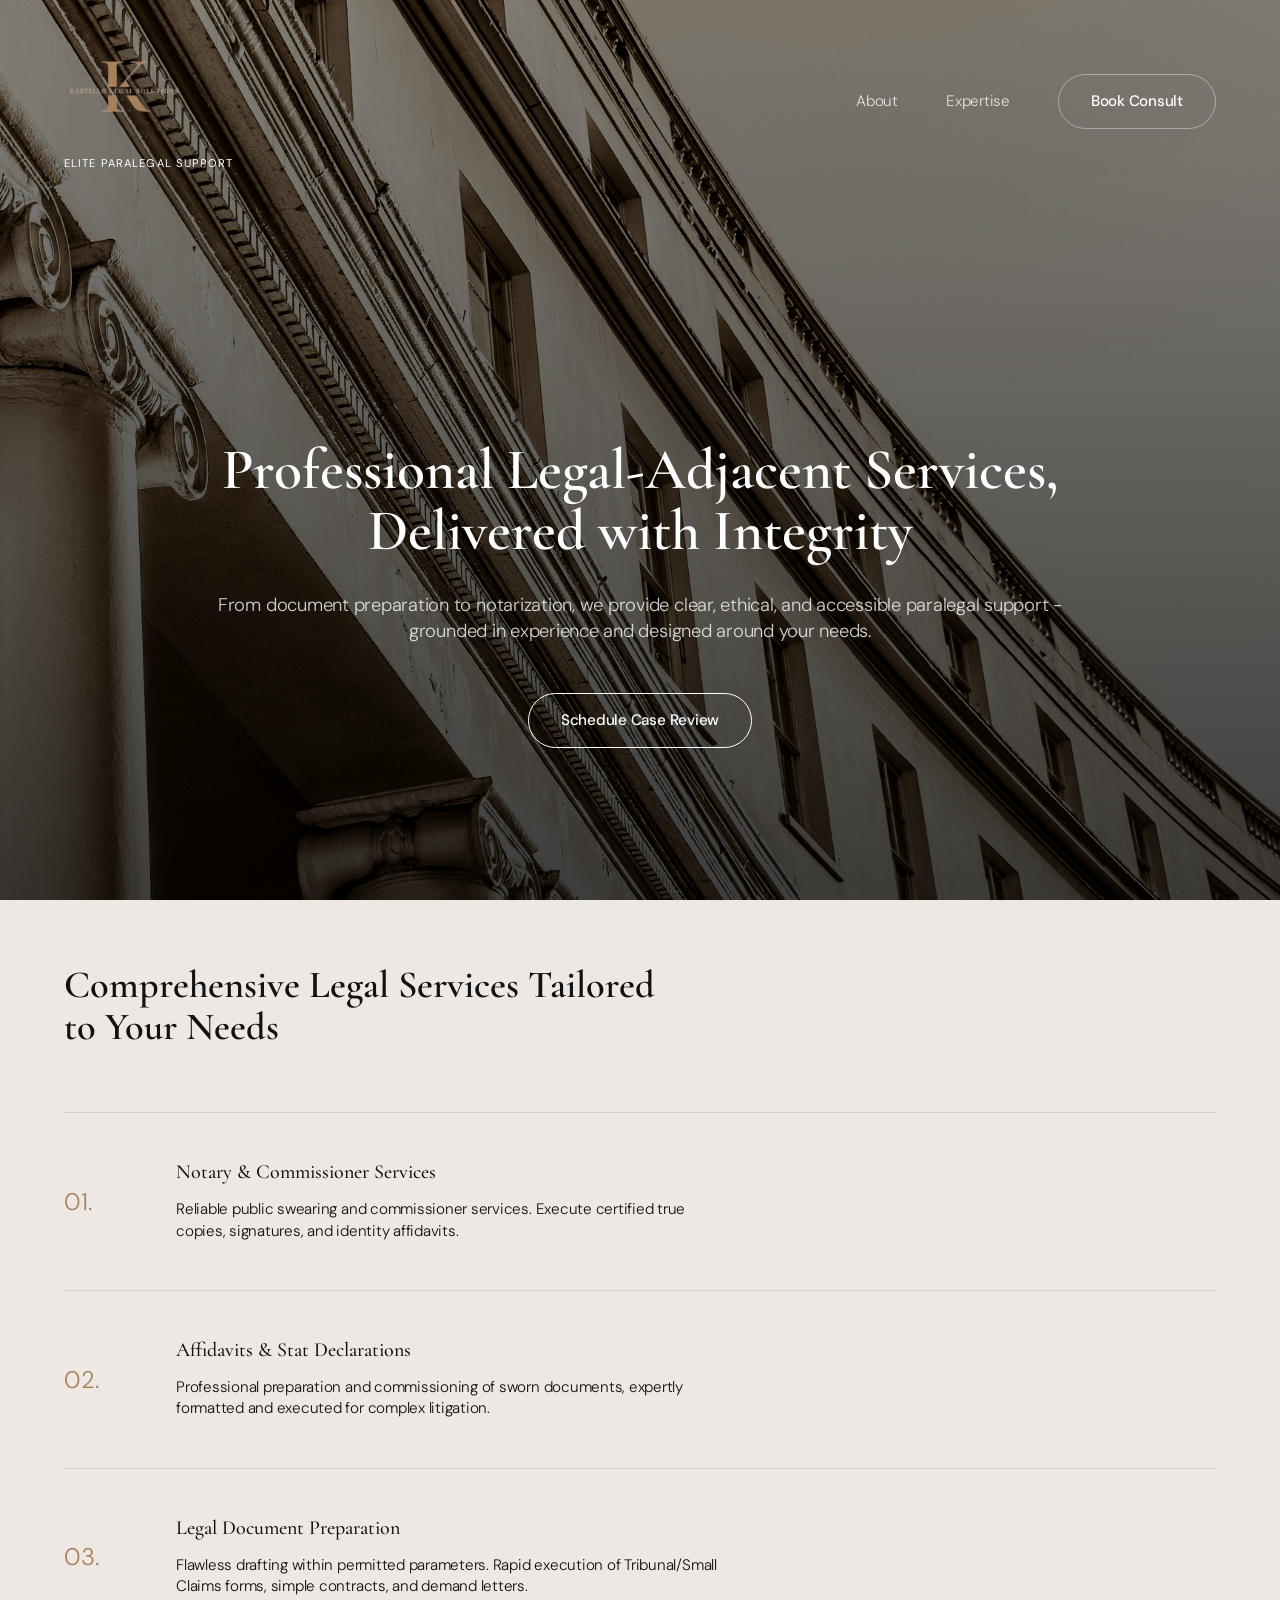
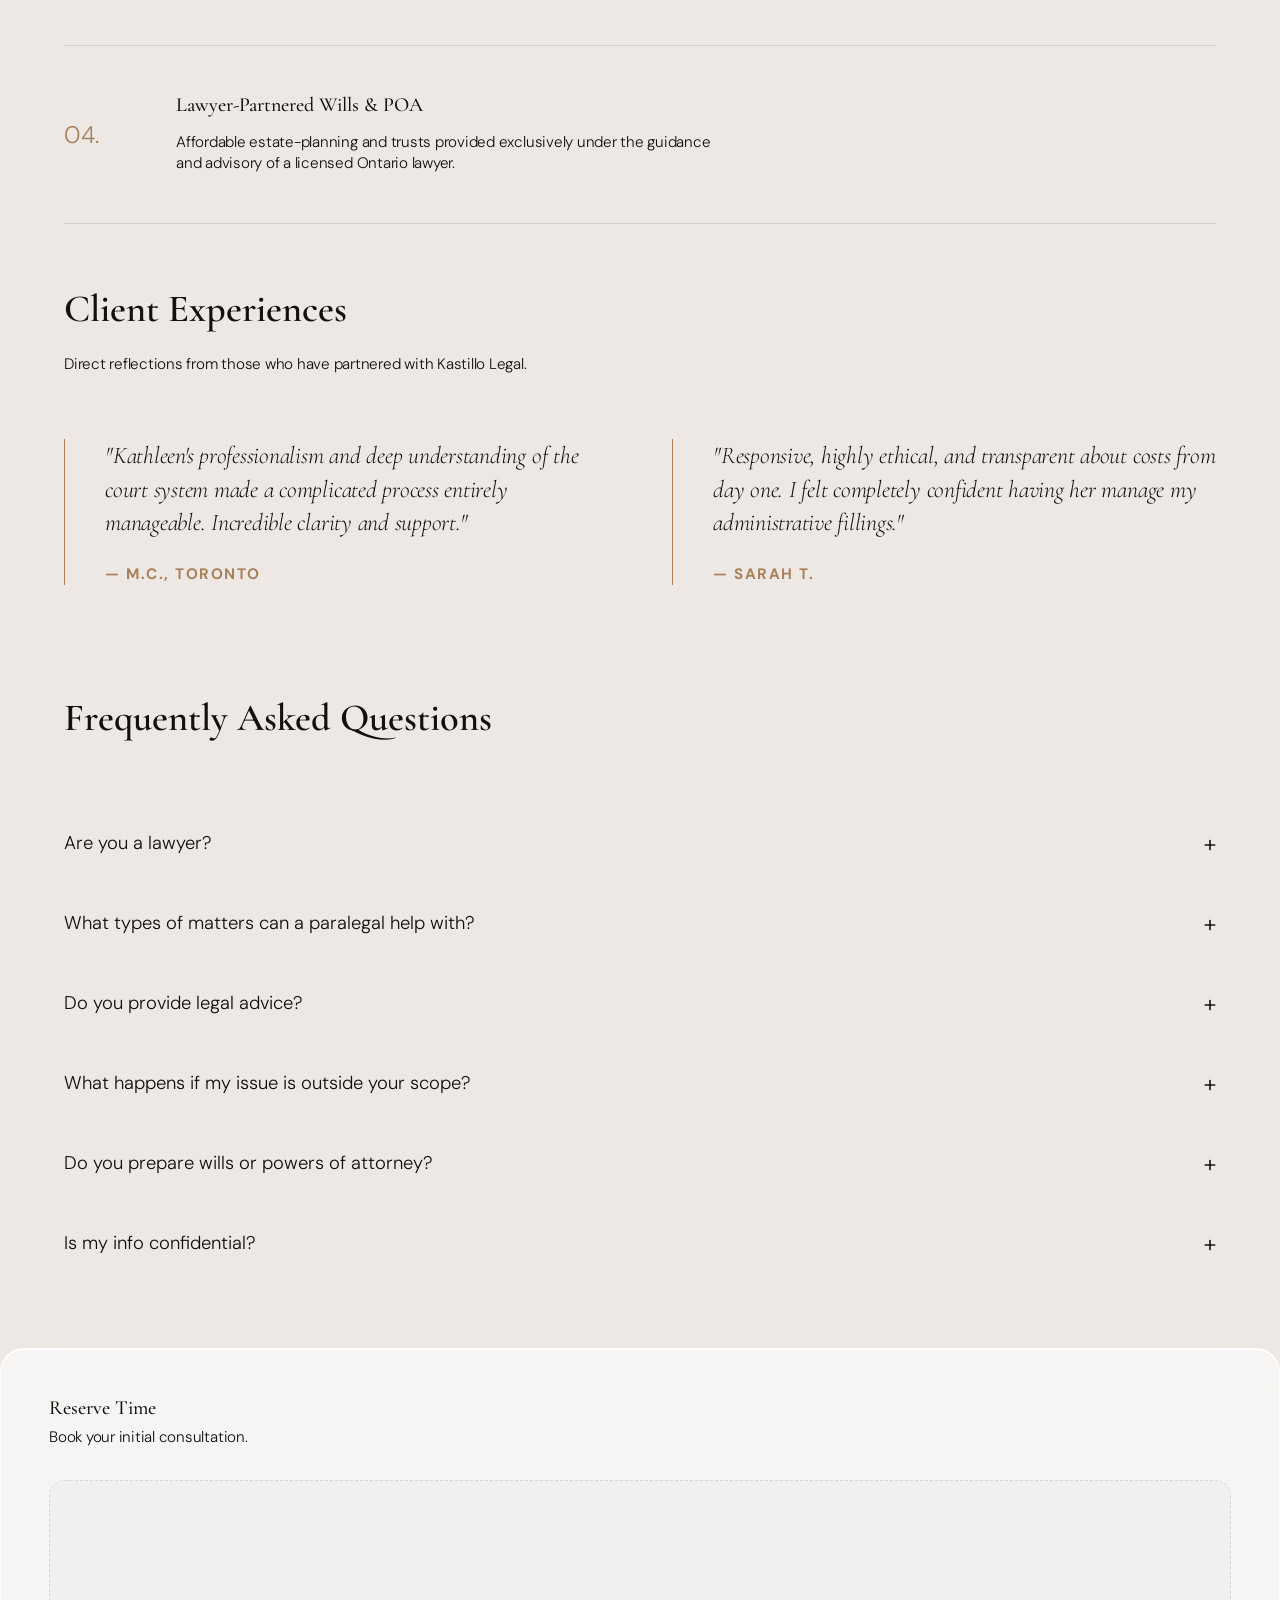
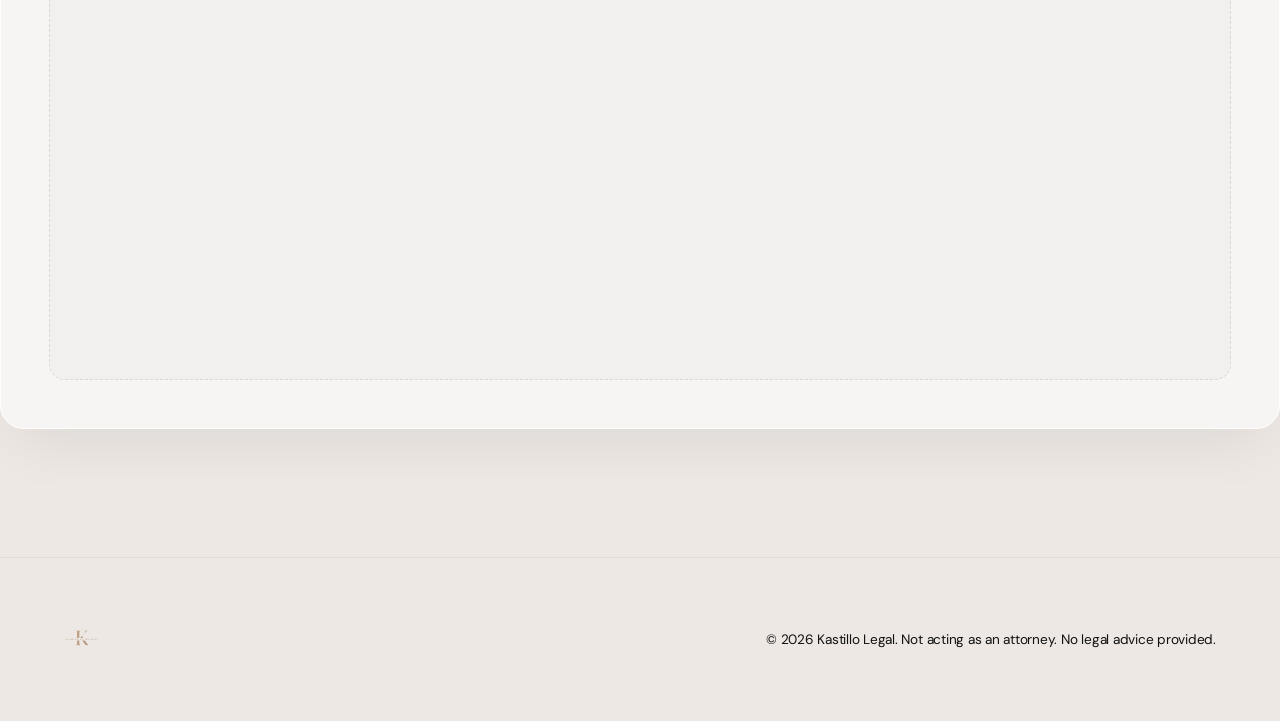
==== index.html @ 1805e37b "Initial commit for Kastillo Legal website" ====
<!DOCTYPE html>
<html lang="en">

<head>
    <meta charset="UTF-8">
    <meta name="viewport" content="width=device-width, initial-scale=1.0">
    <meta name="description" content="Kastillo Legal Solutions provides elite paralegal support, notary services, legal document preparation, and strategic consultations in Ontario. Professional, clear, and ethical.">
    <title>Kastillo Legal Solutions</title>
    <!-- Minimalist & Clean Typeface -->
    <link href="https://fonts.googleapis.com/css2?family=Cormorant+Garamond:ital,wght@0,300;0,400;0,500;0,600;1,400&family=DM+Sans:wght@300;400;500;700&display=swap" rel="stylesheet">
    <link rel="stylesheet" href="styles.css?v=4">
</head>

<body>
    <nav class="navbar">
        <div class="nav-container">
            <div class="nav-brand">
                <a href="#" class="logo"><img src="logo/logotransparent_fixed.png" alt="Kastillo Logo" class="logo-img"></a>
                <span class="nav-tagline">Elite Paralegal Support</span>
            </div>
            <div class="nav-links">
                <a href="about.html">About</a>
                <a href="services.html">Expertise</a>
                <a href="index.html#booking" class="btn-secondary">Book Consult</a>
            </div>
            
            <div class="hamburger">
                <span></span>
                <span></span>
                <span></span>
            </div>
        </div>
    </nav>
    
    <!-- Mobile Menu Overlay -->
    <div class="mobile-menu">
        <a href="about.html">About</a>
        <a href="services.html">Expertise</a>
        <a href="index.html#booking" class="btn-secondary">Book Consult</a>
    </div>

    <!-- Full-Bleed Editorial Hero -->
    <header class="hero full-bleed-hero">
        <div class="hero-bg">
            <img src="hero%20image/gold.jpg" alt="Legal Architecture" class="hero-img">
            <div class="hero-overlay"></div>
        </div>

        <div class="hero-content-wrapper">
            <div class="hero-content">
                <h1>Professional Legal-Adjacent Services,<br>Delivered with Integrity</h1>
                <p>From document preparation to notarization, we provide clear, ethical, and accessible paralegal support - grounded in experience and designed around your needs.</p>

                <div class="hero-actions">
                    <a href="#booking" class="btn-primary magnetic-btn">Schedule Case Review</a>
                </div>


            </div>
        </div>
    </header>

    <main>
        <section id="services" class="section-padding">
            <div class="section-container">
                <div class="editorial-header">
                    <h2>Comprehensive Legal Services Tailored to Your Needs</h2>
                </div>

                <!-- Editorial List Layout representing Bespoke Services -->
                <div class="editorial-grid">
                    <div class="editorial-row bento-item">
                        <div class="row-number">01.</div>
                        <div class="row-details">
                            <h3>Notary & Commissioner Services</h3>
                            <p>Reliable public swearing and commissioner services. Execute certified true copies, signatures, and identity affidavits.</p>
                        </div>
                    </div>

                    <div class="editorial-row bento-item">
                        <div class="row-number">02.</div>
                        <div class="row-details">
                            <h3>Affidavits & Stat Declarations</h3>
                            <p>Professional preparation and commissioning of sworn documents, expertly formatted and executed for complex litigation.</p>
                        </div>
                    </div>

                    <div class="editorial-row bento-item">
                        <div class="row-number">03.</div>
                        <div class="row-details">
                            <h3>Legal Document Preparation</h3>
                            <p>Flawless drafting within permitted parameters. Rapid execution of Tribunal/Small Claims forms, simple contracts, and demand letters.</p>
                        </div>
                    </div>

                    <div class="editorial-row bento-item">
                        <div class="row-number">04.</div>
                        <div class="row-details">
                            <h3>Lawyer-Partnered Wills & POA</h3>
                            <p>Affordable estate-planning and trusts provided exclusively under the guidance and advisory of a licensed Ontario lawyer.</p>
                        </div>
                    </div>
                </div>
            </div>
        </section>

        <!-- Client Experiences Section -->
        <section class="section-padding reviews-section" style="background-color: var(--bg-base); padding-top: 0; padding-bottom: 3rem;">
            <div class="section-container">
                <div class="editorial-header">
                    <h2>Client Experiences</h2>
                    <p style="color: var(--text-secondary); max-width: 600px; margin-top: 1rem;">Direct reflections from those who have partnered with Kastillo Legal.</p>
                </div>
                
                <div class="reviews-grid">
                    <div class="review-card">
                        <p class="review-text">"Kathleen's professionalism and deep understanding of the court system made a complicated process entirely manageable. Incredible clarity and support."</p>
                        <p class="review-author">— M.C., Toronto</p>
                    </div>
                    <div class="review-card">
                        <p class="review-text">"Responsive, highly ethical, and transparent about costs from day one. I felt completely confident having her manage my administrative fillings."</p>
                        <p class="review-author">— Sarah T.</p>
                    </div>
                </div>
            </div>
        </section>

        <!-- FAQ Section -->
        <section id="faq" class="section-padding" style="padding-bottom: 2rem;">
            <div class="section-container">
                <div class="editorial-header">
                    <h2>Frequently Asked Questions</h2>
                </div>
                
                <div class="faq-accordion bento-item">
                    <div class="faq-item">
                        <button class="faq-question">Are you a lawyer? <span class="icon">+</span></button>
                        <div class="faq-answer">
                            <p>No. This practice is operated by a licensed paralegal and notary public regulated by the Law Society of Ontario. Paralegals are authorized to provide certain legal services, but their scope of practice differs from that of lawyers.</p>
                        </div>
                    </div>
                    <div class="faq-item">
                        <button class="faq-question">What types of matters can a paralegal help with? <span class="icon">+</span></button>
                        <div class="faq-answer">
                            <p>We assist with notary and commissioner services, affidavits and statutory declarations, permitted legal document preparation, and selected tribunal or Small Claims matters. If a matter falls outside our scope, we will advise you accordingly.</p>
                        </div>
                    </div>
                    <div class="faq-item">
                        <button class="faq-question">Do you provide legal advice? <span class="icon">+</span></button>
                        <div class="faq-answer">
                            <p>Legal information and assistance are provided where permitted. Legal advice for matters requiring a lawyer, including estate planning, is provided exclusively by a licensed Ontario lawyer through lawyer-partnered services.</p>
                        </div>
                    </div>
                    <div class="faq-item">
                        <button class="faq-question">What happens if my issue is outside your scope? <span class="icon">+</span></button>
                        <div class="faq-answer">
                            <p>If a matter falls outside the paralegal scope of practice, we will not proceed independently. We may provide referrals or suggest appropriate legal or community resources.</p>
                        </div>
                    </div>
                    <div class="faq-item">
                        <button class="faq-question">Do you prepare wills or powers of attorney? <span class="icon">+</span></button>
                        <div class="faq-answer">
                            <p>Wills and powers of attorney are offered only through collaboration with a licensed Ontario lawyer. All drafting and legal advice are provided solely by the lawyer. Our role is limited to administrative coordination and notarization where applicable.</p>
                        </div>
                    </div>
                    <div class="faq-item">
                        <button class="faq-question">Is my info confidential? <span class="icon">+</span></button>
                        <div class="faq-answer">
                            <p>Yes. Client information is confidential and handled in accordance with professional obligations and Canada's Personal Information Protection and Electronic Documents Act (PIPEDA)</p>
                        </div>
                    </div>
                </div>
            </div>
        </section>

        <!-- Forms Section -->
        <section class="form-bento-section" style="padding-bottom: 6rem; padding-top: 2rem;">
            <div class="section-container">

                <div id="booking" class="glass-card form-container">
                    <div class="form-header">
                        <h3>Reserve Time</h3>
                        <p>Book your initial consultation.</p>
                    </div>
                    <div class="embed-zone large">
                        <div style="width:100%; max-width:850px; margin: 0 auto; height:100%; min-height:400px;" id="my-cal-inline"></div>
                        <script type="text/javascript">
                            (function (C, A, L) { let p = function (a, ar) { a.q.push(ar); }; let d = C.document; C.Cal = C.Cal || function () { let cal = C.Cal; let ar = arguments; if (!cal.loaded) { cal.ns = {}; cal.q = cal.q || []; d.head.appendChild(d.createElement("script")).src = A; cal.loaded = true; } if (ar[0] === L) { const api = function () { p(api, arguments); }; const namespace = ar[1]; api.q = api.q || []; typeof namespace === "string" ? (cal.ns[namespace] = cal.ns[namespace] || api) : p(cal, ar); return; } p(cal, ar); }; })(window, "https://app.cal.com/embed/embed.js", "init");
                            Cal("init", { origin: "https://cal.com" });

                            Cal("inline", {
                                elementOrSelector: "#my-cal-inline",
                                calLink: "kastillolegalsolutions/30min",
                                layout: "month_view"
                            });

                            Cal("ui", { "theme": "light", "styles": { "branding": { "brandColor": "#A8815B" } }, "hideEventTypeDetails": true, "layout": "month_view" });
                        </script>
                    </div>
                </div>

            </div>
        </section>
    </main>

    <footer class="footer">
        <div class="footer-container">
            <div class="footer-brand">
                <div class="logo"><img src="logo/logotransparent_fixed.png" alt="Kastillo Logo"
                        style="height: 35px; width: auto; opacity: 0.7;"></div>
            </div>
            <div class="footer-legal">
                <p>&copy; 2026 Kastillo Legal. Not acting as an attorney. No legal advice provided.</p>
            </div>
        </div>
    </footer>

    <script src="app.js?v=2"></script>
</body>

</html>
---- styles.css ----
:root {
    --bg-base: #ede8e4;
    --bg-gradient: radial-gradient(circle at 60% 0%, #ffffff 0%, #ede8e4 50%, #e2dcd6 100%);
    --accent-bronze: #A8815B;
    --text-primary: #111111;
    --text-secondary: #111111;

    /* Premium Glassmorphism */
    --glass-bg: rgba(255, 255, 255, 0.55);
    --glass-border: rgba(255, 255, 255, 0.9);
    --glass-shadow: inset 0 1px 0 rgba(255, 255, 255, 1), 0 30px 60px -20px rgba(0, 0, 0, 0.08);
}

* {
    margin: 0;
    padding: 0;
    box-sizing: border-box;
}

html {
    scroll-behavior: smooth;
}

body {
    background-color: var(--bg-base);
    background-image: var(--bg-gradient);
    background-attachment: fixed;
    color: var(--text-primary);
    font-family: 'DM Sans', sans-serif;
    line-height: 1.4;
    letter-spacing: -0.015em;
    overflow-x: hidden;
    -webkit-font-smoothing: antialiased;
}

h1,
h2,
h3 {
    font-family: 'Cormorant Garamond', serif;
    font-weight: 600;
    letter-spacing: 0;
    line-height: 1.1;
}

h1 {
    font-size: clamp(2.5rem, 4.5vw, 4rem);
    margin-bottom: 2rem;
    line-height: 1.05;
}

h2 {
    font-size: clamp(2rem, 3vw, 2.5rem);
    margin-bottom: 1.5rem;
}

h3 {
    font-size: 1.25rem;
    font-weight: 500;
    margin-bottom: 0.5rem;
}

p {
    color: var(--text-secondary);
    max-width: 55ch;
    font-size: 0.95rem;
    font-weight: 300;
}

a {
    text-decoration: none;
    color: inherit;
}

/* Buttons */
.btn-primary,
.btn-secondary {
    display: inline-flex;
    align-items: center;
    justify-content: center;
    padding: 1rem 2rem;
    border-radius: 100px;
    font-weight: 500;
    font-size: 0.95rem;
    cursor: pointer;
    transition: background-color 0.3s, color 0.3s, transform 0.1s;
}

.btn-primary {
    background-color: transparent;
    border: 1px solid #fff;
    color: #fff;
}

.btn-primary:hover {
    background-color: #fff;
    color: #111;
}

.btn-outline-dark {
    background-color: transparent;
    border: 1px solid #111;
    color: #111;
}

.btn-outline-dark:hover {
    background-color: #111;
    color: #fff;
}

.btn-secondary {
    background-color: transparent;
    border: 1px solid rgba(255, 255, 255, 0.4);
    color: #fff;
}

.btn-secondary:hover {
    background-color: #fff;
    color: #111;
}

.btn-table {
    display: inline-block;
    background: #111;
    color: #fff;
    padding: 0.6rem 1.2rem;
    border-radius: 4px;
    font-size: 0.85rem;
    transition: background 0.2s;
}

.btn-table:hover {
    background: var(--accent-bronze);
}

/* Navbar */
.navbar {
    position: fixed;
    top: 0;
    width: 100%;
    z-index: 1000;
    padding: 2rem 0;
    transition: all 0.4s cubic-bezier(0.16, 1, 0.3, 1);
}

.navbar.scrolled {
    padding: 1rem 0;
    background: rgba(17, 17, 17, 0.9);
    backdrop-filter: blur(20px);
    -webkit-backdrop-filter: blur(20px);
    border-bottom: 1px solid rgba(255, 255, 255, 0.05);
}

.nav-container {
    max-width: 1600px;
    margin: 0 auto;
    padding: 0 4rem;
    display: flex;
    justify-content: space-between;
    align-items: center;
}

.logo {
    font-weight: 500;
    font-size: 1.25rem;
    letter-spacing: 0.05em;
    color: #fff;
    display: flex;
    align-items: center;
}

.logo-img {
    height: 120px;
    width: auto;
    object-fit: contain;
}

.nav-brand {
    display: flex;
    flex-direction: column;
    align-items: flex-start;
    gap: 0.25rem;
}

.nav-tagline {
    font-size: 0.7rem;
    letter-spacing: 0.1em;
    text-transform: uppercase;
    color: #fff;
    font-weight: 400;
}

.nav-links {
    display: flex;
    gap: 3rem;
    align-items: center;
    font-weight: 300;
    font-size: 0.95rem;
}

.nav-links a:not(.btn-secondary) {
    color: rgba(255, 255, 255, 0.8);
}

.nav-links a:not(.btn-secondary):hover {
    color: #fff;
}

.navbar.scrolled .logo,
.navbar.scrolled .nav-links a {
    color: #fff;
}

.navbar.scrolled .btn-secondary {
    border-color: rgba(255, 255, 255, 0.2);
}

/* Mobile Menu & Hamburger */
.hamburger {
    display: none;
    flex-direction: column;
    justify-content: space-between;
    width: 30px;
    height: 18px;
    cursor: pointer;
    z-index: 1000;
}

.hamburger span {
    display: block;
    height: 2px;
    width: 100%;
    background-color: rgba(255, 255, 255, 0.8);
    border-radius: 2px;
    transition: all 0.3s ease;
}

.navbar.scrolled .hamburger span {
    background-color: #fff;
}

.hamburger.active span:nth-child(1) {
    transform: translateY(8px) rotate(45deg);
    background-color: #fff;
}

.hamburger.active span:nth-child(2) {
    opacity: 0;
}

.hamburger.active span:nth-child(3) {
    transform: translateY(-8px) rotate(-45deg);
    background-color: #fff;
}

.mobile-menu {
    position: fixed;
    top: 0;
    right: -100%;
    width: 100%;
    height: 100dvh;
    background: rgba(17, 17, 17, 0.98);
    backdrop-filter: blur(20px);
    -webkit-backdrop-filter: blur(20px);
    z-index: 900;
    display: flex;
    flex-direction: column;
    justify-content: center;
    align-items: center;
    gap: 2.5rem;
    transition: right 0.4s cubic-bezier(0.16, 1, 0.3, 1);
}

.mobile-menu.active {
    right: 0;
}

.mobile-menu a {
    font-size: 1.5rem;
    color: #fff;
    font-weight: 300;
    font-family: 'DM Sans', sans-serif;
}

/* Full Bleed Hero */
.full-bleed-hero {
    position: relative;
    width: 100%;
    min-height: 100dvh;
    display: flex;
    align-items: center;
    padding: 0;
    margin: 0;
}

.hero-bg {
    position: absolute;
    inset: 0;
    width: 100%;
    height: 100%;
    z-index: 1;
    overflow: hidden;
}

.hero-img {
    width: 100%;
    height: 100%;
    object-fit: cover;
    /* Focuses on the top 30% of the image to maximize sky/cloud exposure */
    object-position: center 30%;
    /* Keep the tightened zoom for clarity, but center it normally on the Y-axis */
    transform: scale(1.4);
    /* Hard contrast sharpening techniques to counteract image native blur */
    filter: contrast(1.15) saturate(1.1) brightness(0.95);
    image-rendering: -webkit-optimize-contrast;
}

.hero-overlay {
    position: absolute;
    top: 0;
    left: 0;
    width: 100%;
    height: 100%;
    background: linear-gradient(to bottom, rgba(0, 0, 0, 0.45) 0%, rgba(0, 0, 0, 0.75) 100%);
    z-index: 5;
}

.hero-content-wrapper {
    position: relative;
    z-index: 10;
    width: 100%;
    max-width: 1600px;
    margin: 0 auto;
    padding: 0 4rem;
    padding-top: 18rem;
    display: flex;
    justify-content: center;
    text-align: center;
}

.hero-content {
    max-width: 1200px;
    display: flex;
    flex-direction: column;
    align-items: center;
}

.hero-content h1,
.hero-content p {
    color: #fff;
}

.hero-content p {
    font-size: 1.15rem;
    color: rgba(255, 255, 255, 0.8);
    margin-bottom: 3rem;
    font-weight: 300;
    max-width: 850px;
}

.floating-metrics {
    display: flex;
    gap: 4rem;
    margin-top: 5rem;
    padding-top: 3rem;
    border-top: 1px solid rgba(255, 255, 255, 0.15);
    justify-content: center;
}

.metric .metric-value {
    display: block;
    font-size: 2.5rem;
    font-weight: 400;
    color: #fff;
    line-height: 1.1;
    margin-bottom: 0.25rem;
}

.metric .metric-label {
    font-size: 0.85rem;
    font-weight: 300;
    letter-spacing: 0.05em;
    color: rgba(255, 255, 255, 0.6);
}

/* Editorial Section */
.section-padding {
    padding: 4rem 4rem;
    max-width: 1600px;
    margin: 0 auto;
}

.editorial-header {
    max-width: 600px;
    margin-bottom: 4rem;
}

.editorial-grid {
    display: flex;
    flex-direction: column;
}

.editorial-row {
    display: grid;
    grid-template-columns: 80px 1.5fr 1fr;
    gap: 2rem;
    padding: 3rem 0;
    align-items: center;
    border-bottom: 1px solid rgba(0, 0, 0, 0.1);
    transition: background 0.4s ease;
}

.editorial-row:first-child {
    border-top: 1px solid rgba(0, 0, 0, 0.1);
}

.editorial-row:hover {
    background: rgba(0, 0, 0, 0.02);
}

.row-number {
    font-size: 1.5rem;
    color: var(--accent-bronze);
    font-weight: 300;
}

.row-details h3 {
    margin-bottom: 1rem;
    color: var(--text-primary);
}

.row-action {
    justify-self: end;
}

/* FAQ Accordion Styling */
.faq-accordion {
    display: flex;
    flex-direction: column;
}

.faq-item {
    border-bottom: 1px solid rgba(255, 255, 255, 0.1);
}

.faq-question {
    width: 100%;
    display: flex;
    justify-content: space-between;
    align-items: center;
    padding: 1.5rem 0;
    font-size: 1.15rem;
    font-family: inherit;
    font-weight: 300;
    color: var(--text-primary);
    background: none;
    border: none;
    text-align: left;
    cursor: pointer;
}

.faq-question:hover {
    color: var(--accent-bronze);
}

.faq-answer {
    max-height: 0;
    overflow: hidden;
    transition: max-height 0.4s ease;
    background: transparent;
}

.faq-answer p {
    padding-bottom: 1.5rem;
    color: var(--text-secondary);
    font-size: 1rem;
    line-height: 1.8;
}

.faq-item.active .faq-answer {
    max-height: 500px;
}
.faq-item.active .faq-question .icon {
    transform: rotate(45deg);
    color: var(--accent-bronze);
}
.faq-question .icon {
    font-size: 1.5rem;
    font-weight: 300;
    transition: transform 0.4s ease, color 0.4s ease;
};

/* Forms Split */
.split-bento {
    display: grid;
    grid-template-columns: 1fr 1.5fr;
    gap: 1.5rem;
}

.form-container {
    display: flex;
    flex-direction: column;
    gap: 2rem;
}

.glass-card {
    background: var(--glass-bg);
    border: 1px solid var(--glass-border);
    box-shadow: var(--glass-shadow);
    backdrop-filter: blur(28px);
    -webkit-backdrop-filter: blur(28px);
    border-radius: 1.5rem;
    padding: 3rem;
}

.embed-zone {
    flex-grow: 1;
    min-height: 300px;
    border-radius: 1rem;
    background: rgba(0, 0, 0, 0.02);
    border: 1px dashed rgba(0, 0, 0, 0.1);
    display: flex;
    align-items: center;
    justify-content: center;
    font-family: monospace;
    color: var(--text-secondary);
}

.embed-zone.large {
    min-height: 500px;
}

/* Footer */
.footer {
    padding: 4rem 4rem;
    margin-top: 2rem;
    border-top: 1px solid rgba(0, 0, 0, 0.05);
}

.footer-container {
    max-width: 1600px;
    margin: 0 auto;
    display: flex;
    justify-content: space-between;
    align-items: center;
}

.footer-legal p {
    font-size: 0.85rem;
    font-weight: 400;
    color: var(--text-secondary);
    text-align: right;
}

/* Reviews Section */
.reviews-section {
    border-top: 1px solid var(--border-color);
}

.reviews-grid {
    display: grid;
    grid-template-columns: repeat(2, 1fr);
    gap: 4rem;
    margin-top: 4rem;
}

.review-card {
    padding-left: 2.5rem;
    border-left: 1px solid var(--accent-bronze);
}

.review-text {
    font-family: 'Cormorant Garamond', serif;
    font-size: 1.5rem;
    font-style: italic;
    color: var(--text-primary);
    line-height: 1.4;
    margin-bottom: 1.5rem;
}

.review-author {
    font-family: 'DM Sans', sans-serif;
    font-size: 0.95rem;
    font-weight: 700;
    text-transform: uppercase;
    letter-spacing: 0.1em;
    color: var(--accent-bronze);
}

@media (max-width: 768px) {
    .reviews-grid {
        grid-template-columns: 1fr;
        gap: 3rem;
    }
}

/* Mobile */
@media (max-width: 1024px) {

    .nav-container,
    .hero-content-wrapper,
    .section-padding {
        padding-left: 2rem;
        padding-right: 2rem;
    }

    .nav-links {
        display: none;
    }

    .hamburger {
        display: flex;
    }

    .hero-content h1 {
        font-size: 3.5rem;
    }

    .floating-metrics {
        flex-direction: column;
        gap: 2rem;
    }

    .editorial-row {
        grid-template-columns: 1fr;
        gap: 1rem;
        padding: 2rem 0;
    }

    .row-number {
        margin-bottom: 0.5rem;
    }

    .row-action {
        justify-self: start;
        margin-top: 1rem;
    }

    .split-bento {
        grid-template-columns: 1fr;
    }

    .footer-container {
        flex-direction: column;
        gap: 2rem;
        text-align: center;
    }

    .footer-legal p {
        text-align: center;
    }
}
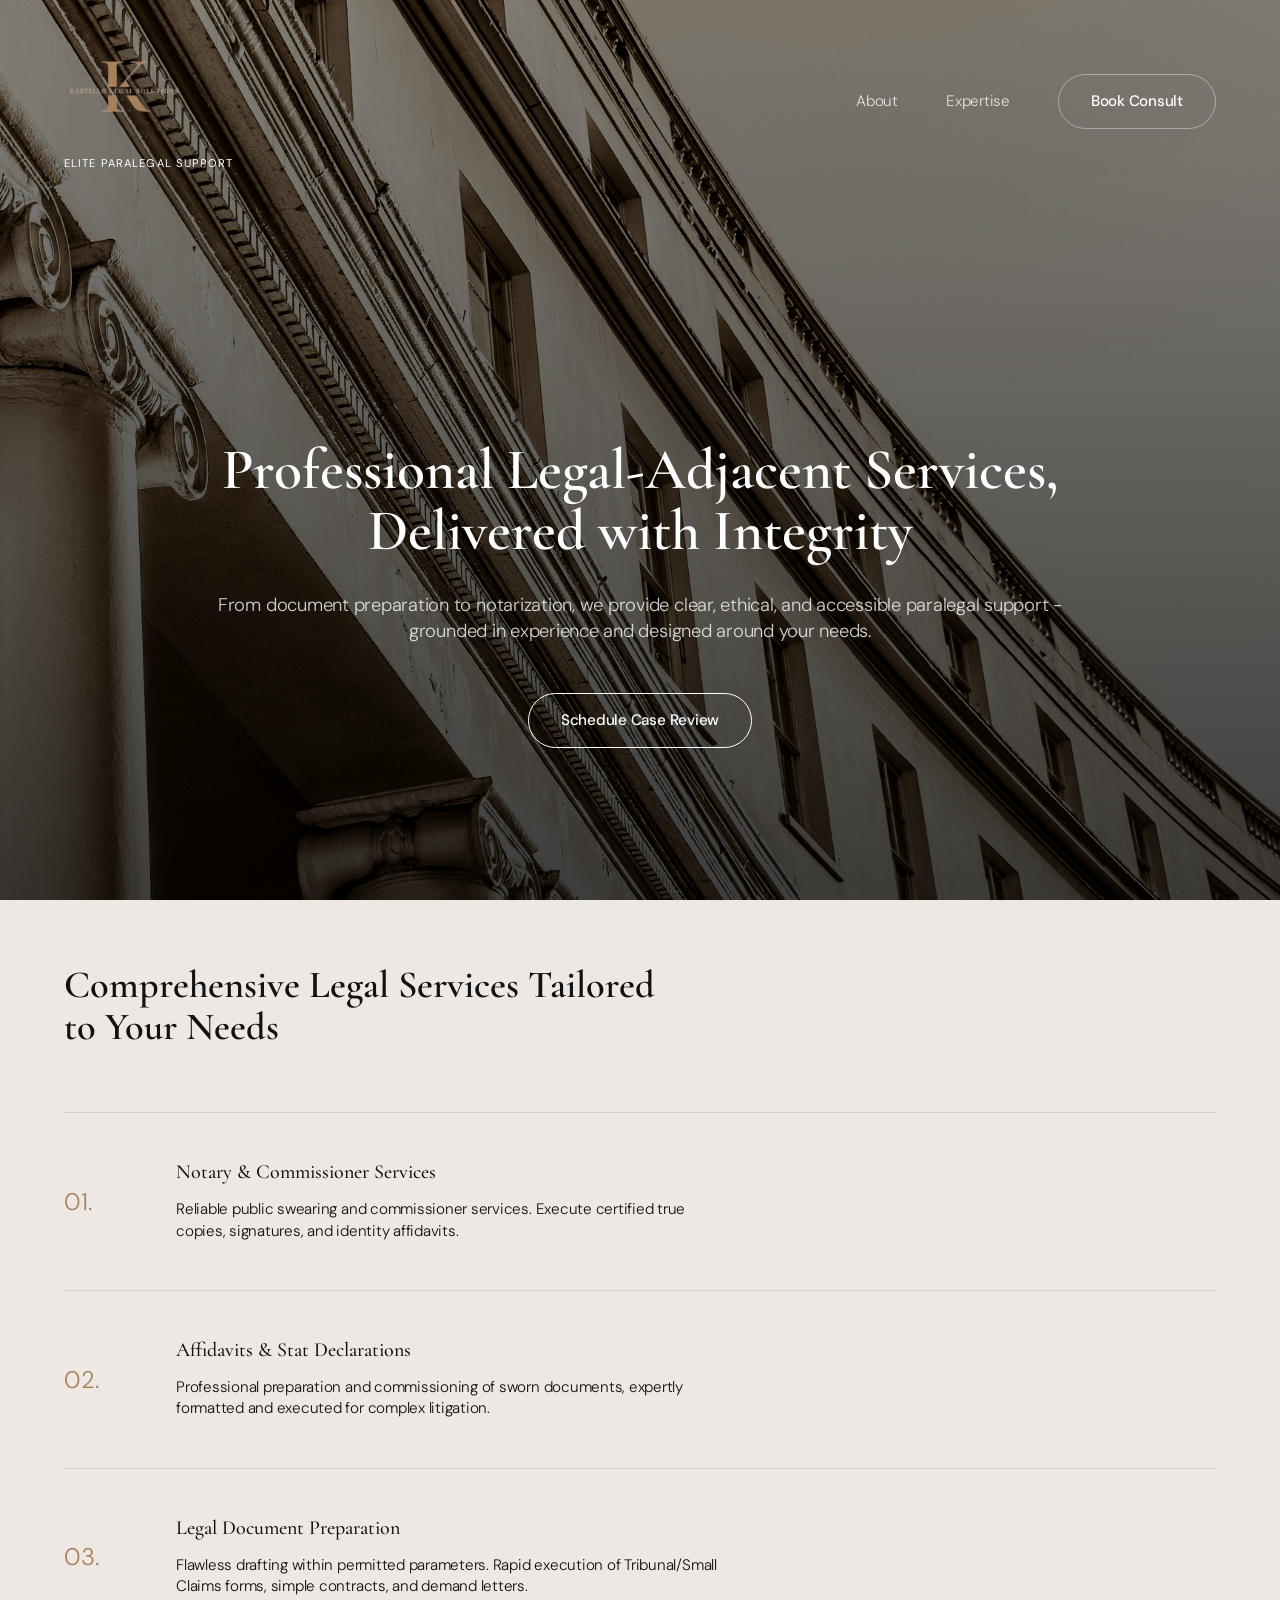
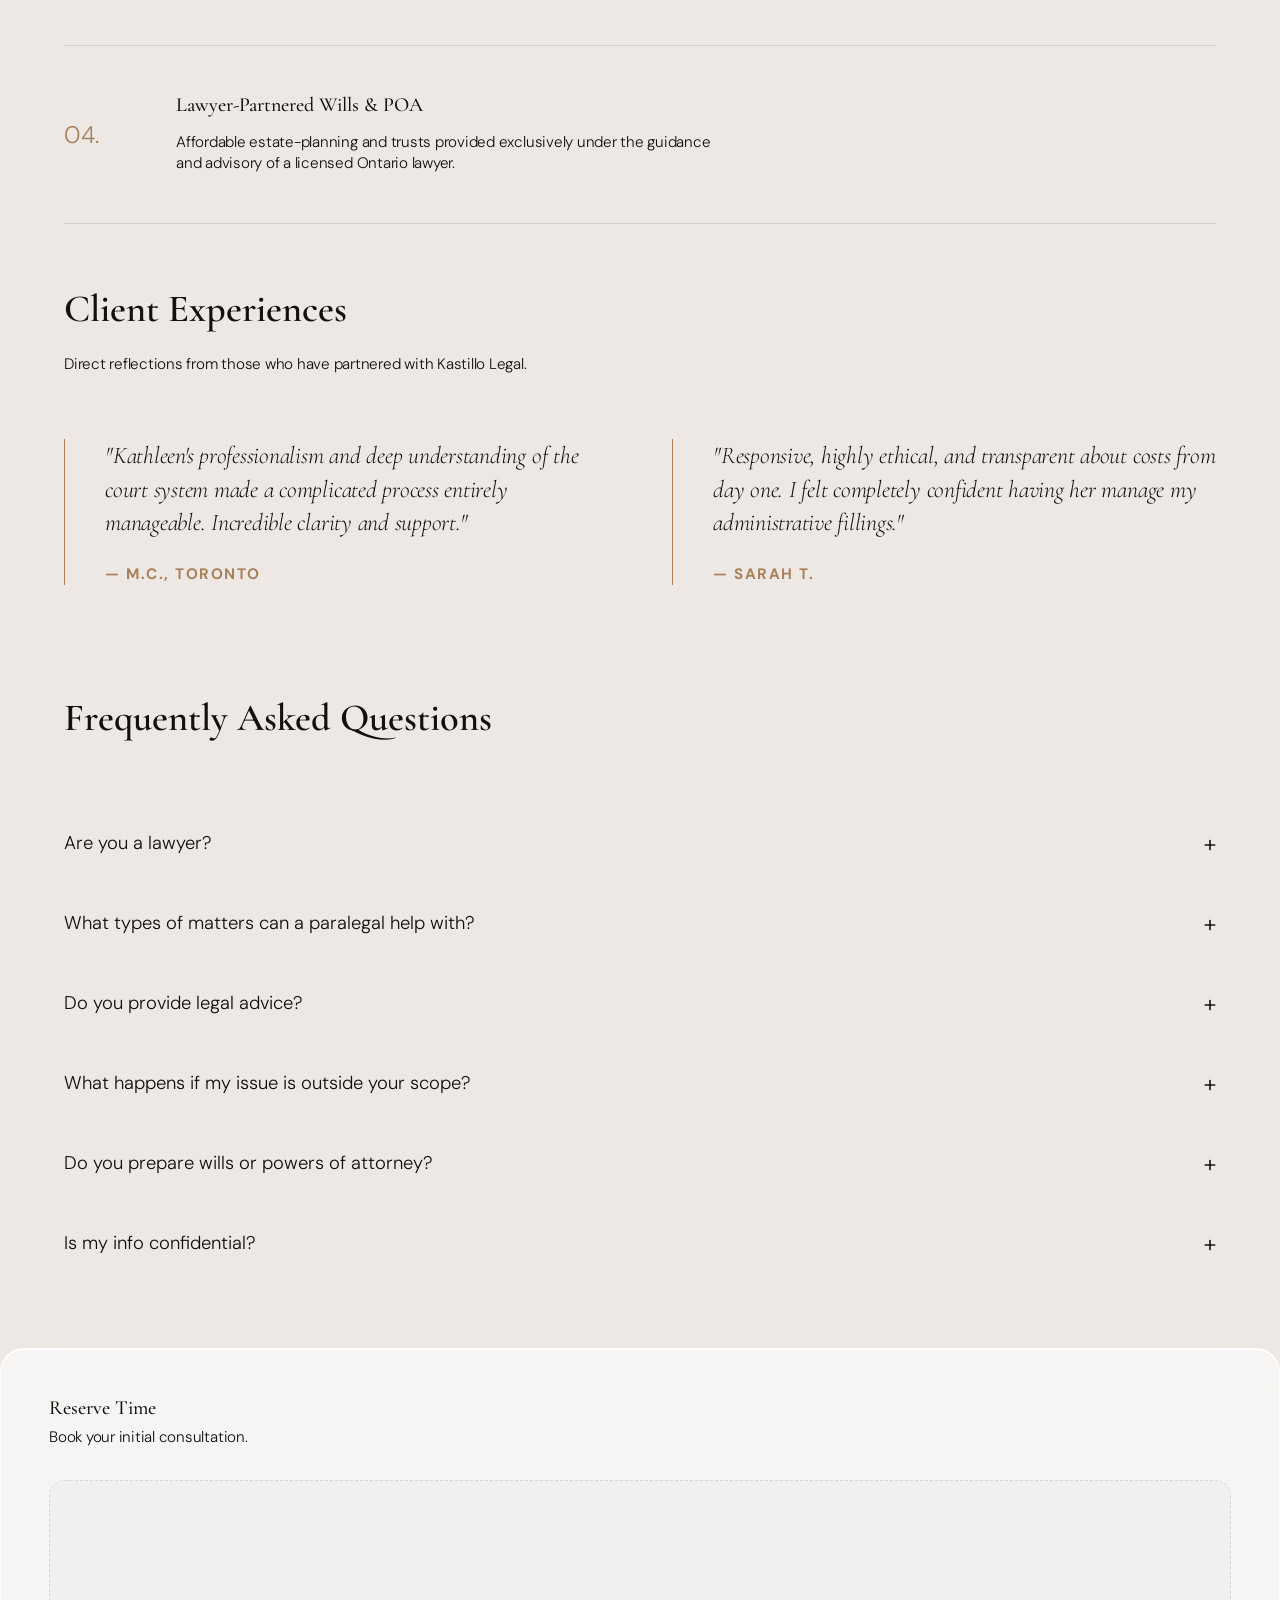
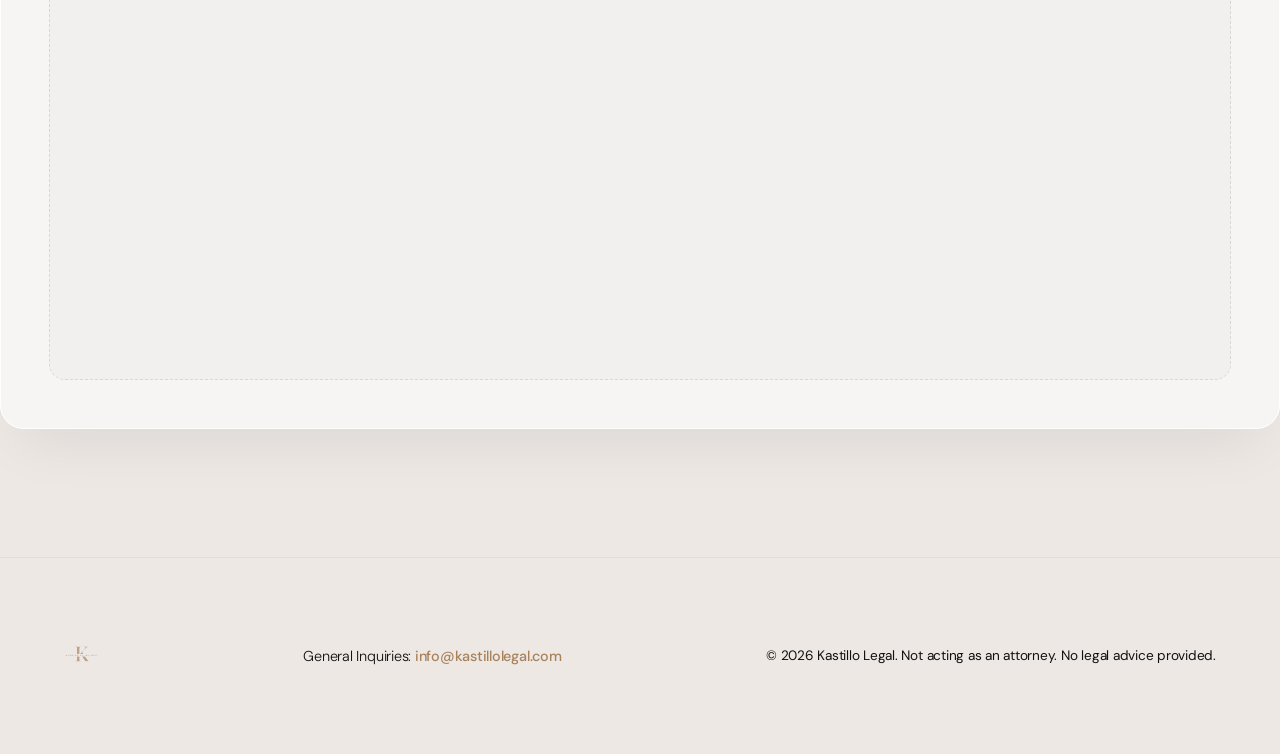
==== commit 275a0100: "Add contact email to footer and about page" ====
--- a/index.html
+++ b/index.html
@@ -209,6 +209,9 @@
                 <div class="logo"><img src="logo/logotransparent_fixed.png" alt="Kastillo Logo"
                         style="height: 35px; width: auto; opacity: 0.7;"></div>
             </div>
+            <div class="footer-contact" style="text-align: center; margin: 1.5rem 0;">
+                <p style="font-size: 0.9rem; color: var(--text-secondary);">General Inquiries: <a href="mailto:info@kastillolegal.com" style="color: var(--accent-bronze); text-decoration: none; font-weight: 500;">info@kastillolegal.com</a></p>
+            </div>
             <div class="footer-legal">
                 <p>&copy; 2026 Kastillo Legal. Not acting as an attorney. No legal advice provided.</p>
             </div>
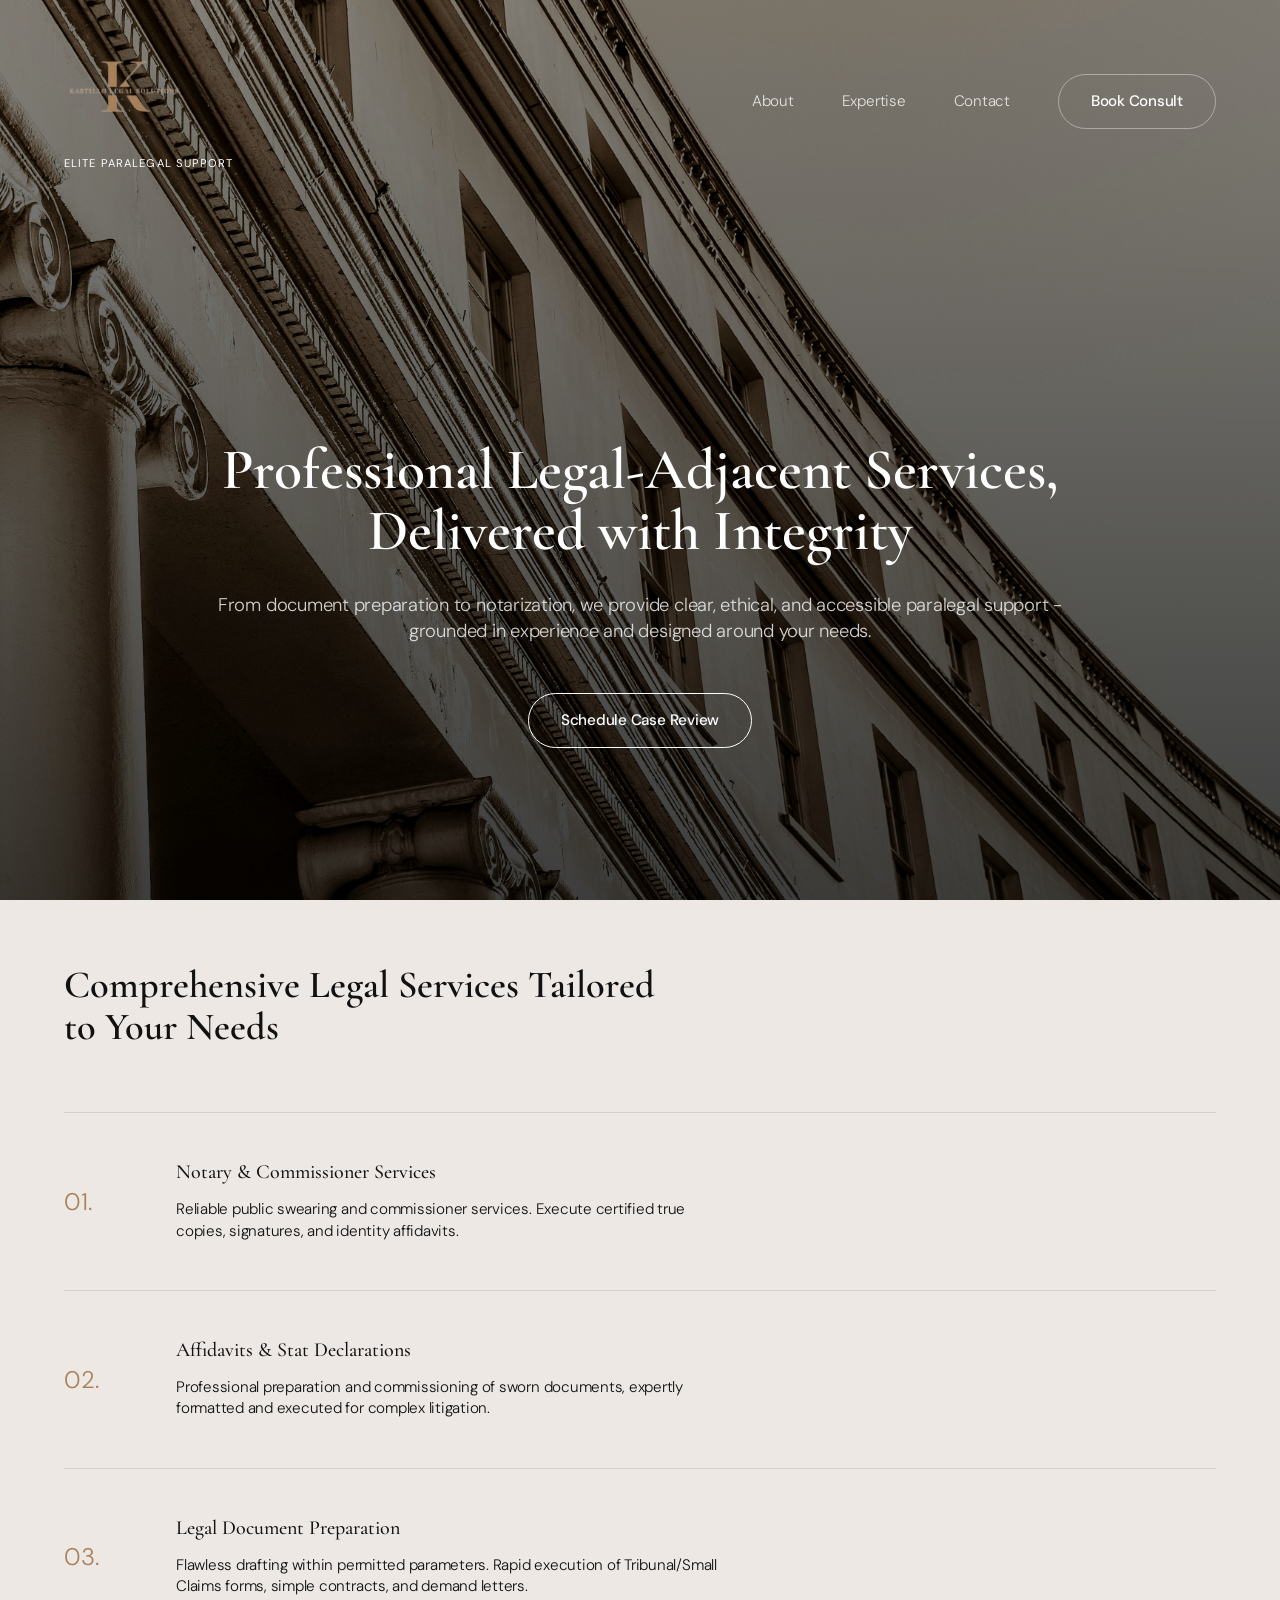
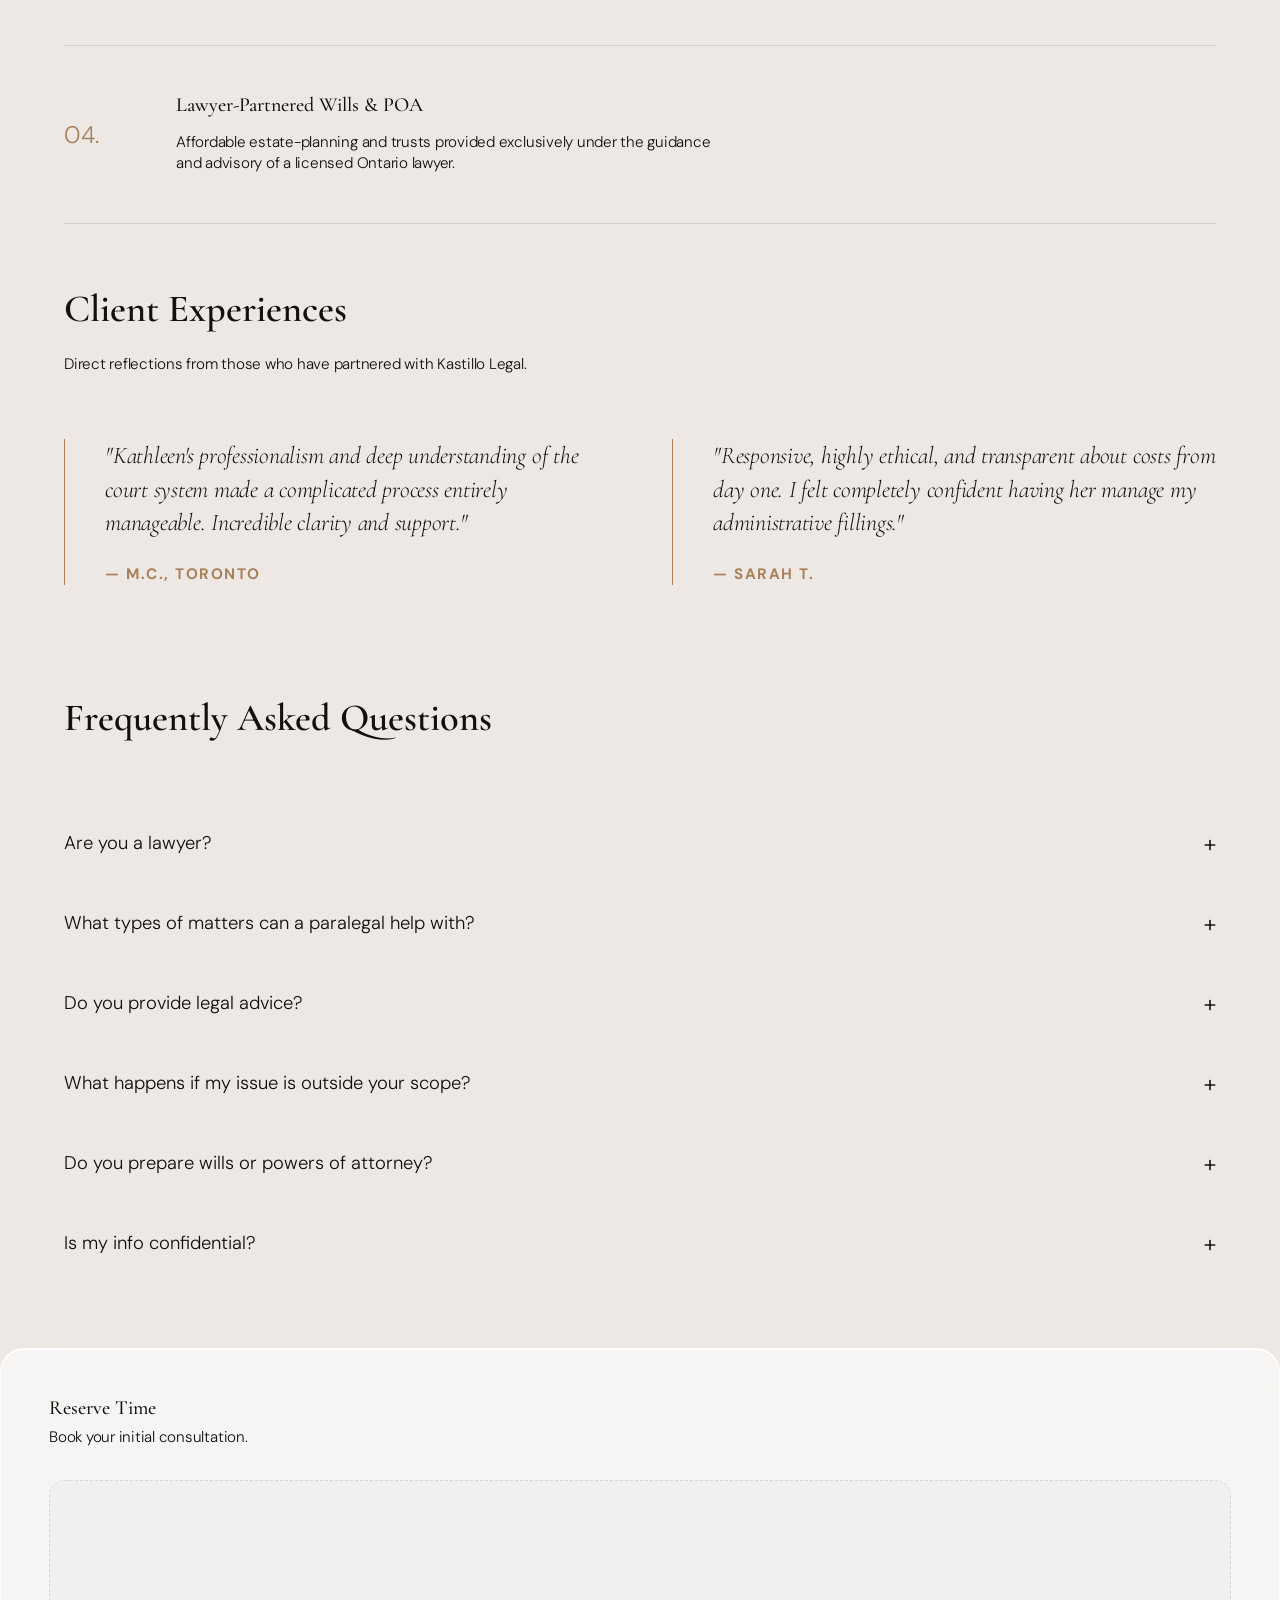
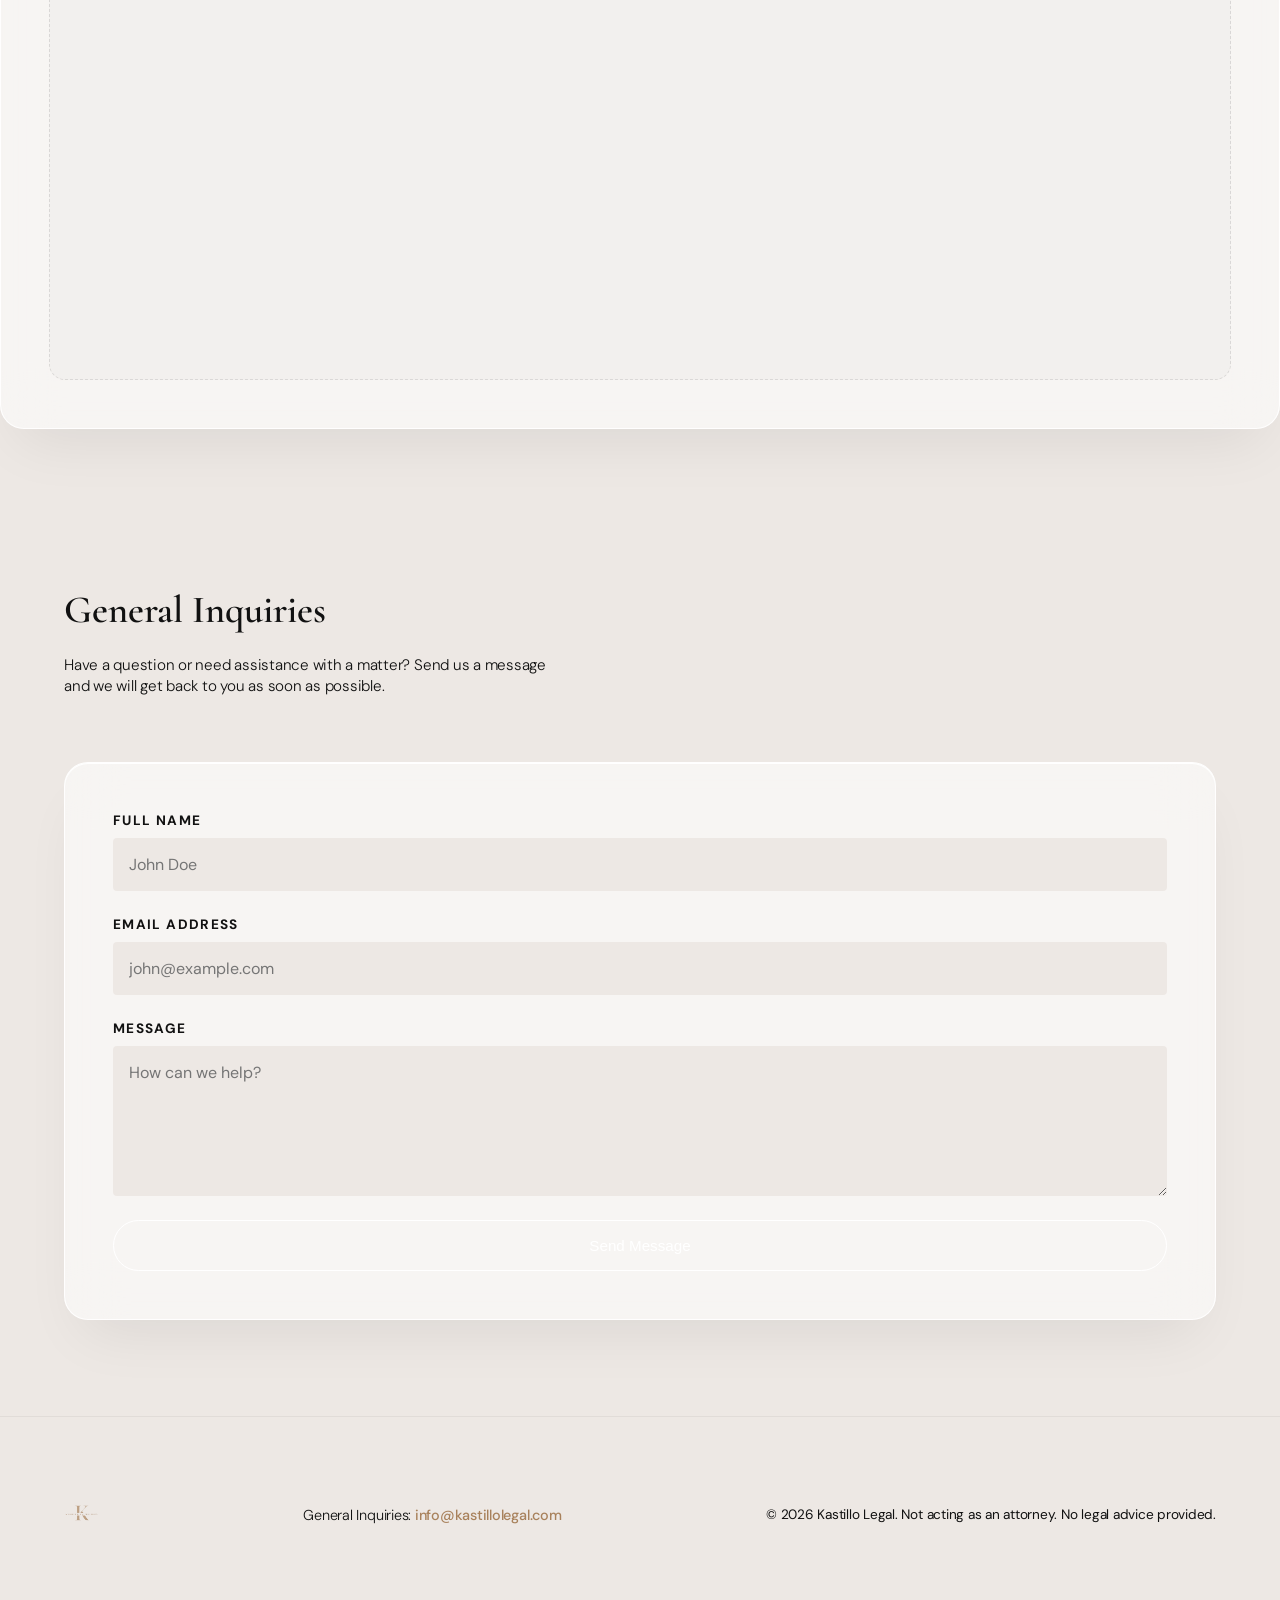
==== commit 7558c05b: "Add Contact Us form and links to all pages" ====
--- a/index.html
+++ b/index.html
@@ -21,6 +21,7 @@
             <div class="nav-links">
                 <a href="about.html">About</a>
                 <a href="services.html">Expertise</a>
+                <a href="index.html#contact">Contact</a>
                 <a href="index.html#booking" class="btn-secondary">Book Consult</a>
             </div>
             
@@ -36,6 +37,7 @@
     <div class="mobile-menu">
         <a href="about.html">About</a>
         <a href="services.html">Expertise</a>
+        <a href="index.html#contact">Contact</a>
         <a href="index.html#booking" class="btn-secondary">Book Consult</a>
     </div>
 
@@ -201,6 +203,37 @@
 
             </div>
         </section>
+
+        <!-- Contact Section -->
+        <section id="contact" class="section-padding" style="background: var(--bg-card); border-top: 1px solid var(--border-color);">
+            <div class="section-container">
+                <div class="split-bento">
+                    <div class="bento-text">
+                        <div class="editorial-header">
+                            <h2>General Inquiries</h2>
+                            <p style="margin-top: 1rem; color: var(--text-secondary); max-width: 500px;">Have a question or need assistance with a matter? Send us a message and we will get back to you as soon as possible.</p>
+                        </div>
+                    </div>
+                    <div class="bento-form glass-card" style="padding: 3rem;">
+                        <form action="https://formspree.io/f/mqakolvp" method="POST" class="contact-form">
+                            <div class="form-group">
+                                <label for="name">Full Name</label>
+                                <input type="text" id="name" name="name" required placeholder="John Doe">
+                            </div>
+                            <div class="form-group">
+                                <label for="email">Email Address</label>
+                                <input type="email" id="email" name="email" required placeholder="john@example.com">
+                            </div>
+                            <div class="form-group">
+                                <label for="message">Message</label>
+                                <textarea id="message" name="message" required placeholder="How can we help?"></textarea>
+                            </div>
+                            <button type="submit" class="btn-primary" style="width: 100%;">Send Message</button>
+                        </form>
+                    </div>
+                </div>
+            </div>
+        </section>
     </main>
 
     <footer class="footer">
--- a/styles.css
+++ b/styles.css
@@ -648,4 +648,48 @@
     .footer-legal p {
         text-align: center;
     }
-}+}
+/* Contact Form Styles */
+.contact-form {
+    display: flex;
+    flex-direction: column;
+    gap: 1.5rem;
+}
+
+.form-group {
+    display: flex;
+    flex-direction: column;
+    gap: 0.5rem;
+}
+
+.form-group label {
+    font-family: 'DM Sans', sans-serif;
+    font-size: 0.85rem;
+    font-weight: 700;
+    text-transform: uppercase;
+    letter-spacing: 0.1em;
+    color: var(--text-primary);
+}
+
+.form-group input,
+.form-group textarea {
+    padding: 1rem;
+    border: 1px solid var(--border-color);
+    background: var(--bg-base);
+    font-family: 'DM Sans', sans-serif;
+    font-size: 1rem;
+    color: var(--text-primary);
+    border-radius: 4px;
+    transition: border-color 0.3s ease;
+}
+
+.form-group input:focus,
+.form-group textarea:focus {
+    outline: none;
+    border-color: var(--accent-bronze);
+}
+
+.form-group textarea {
+    min-height: 150px;
+    resize: vertical;
+}
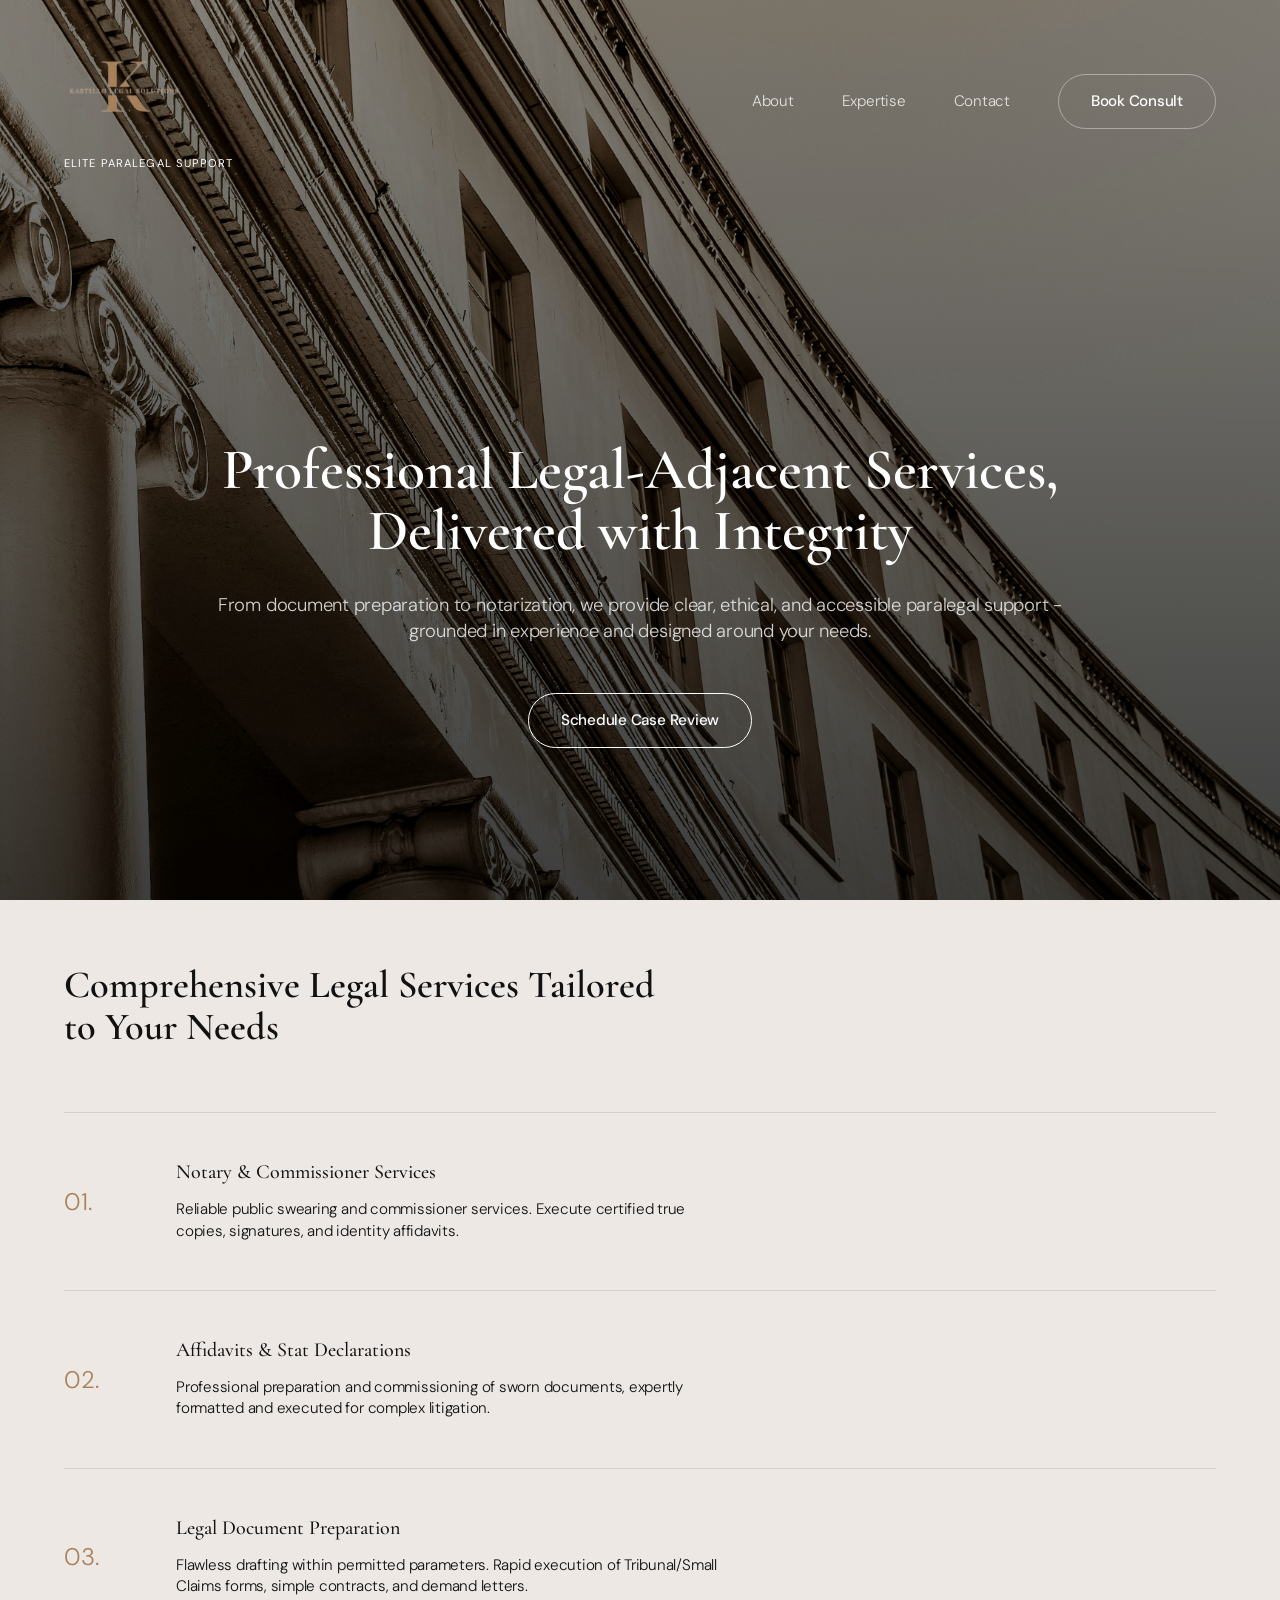
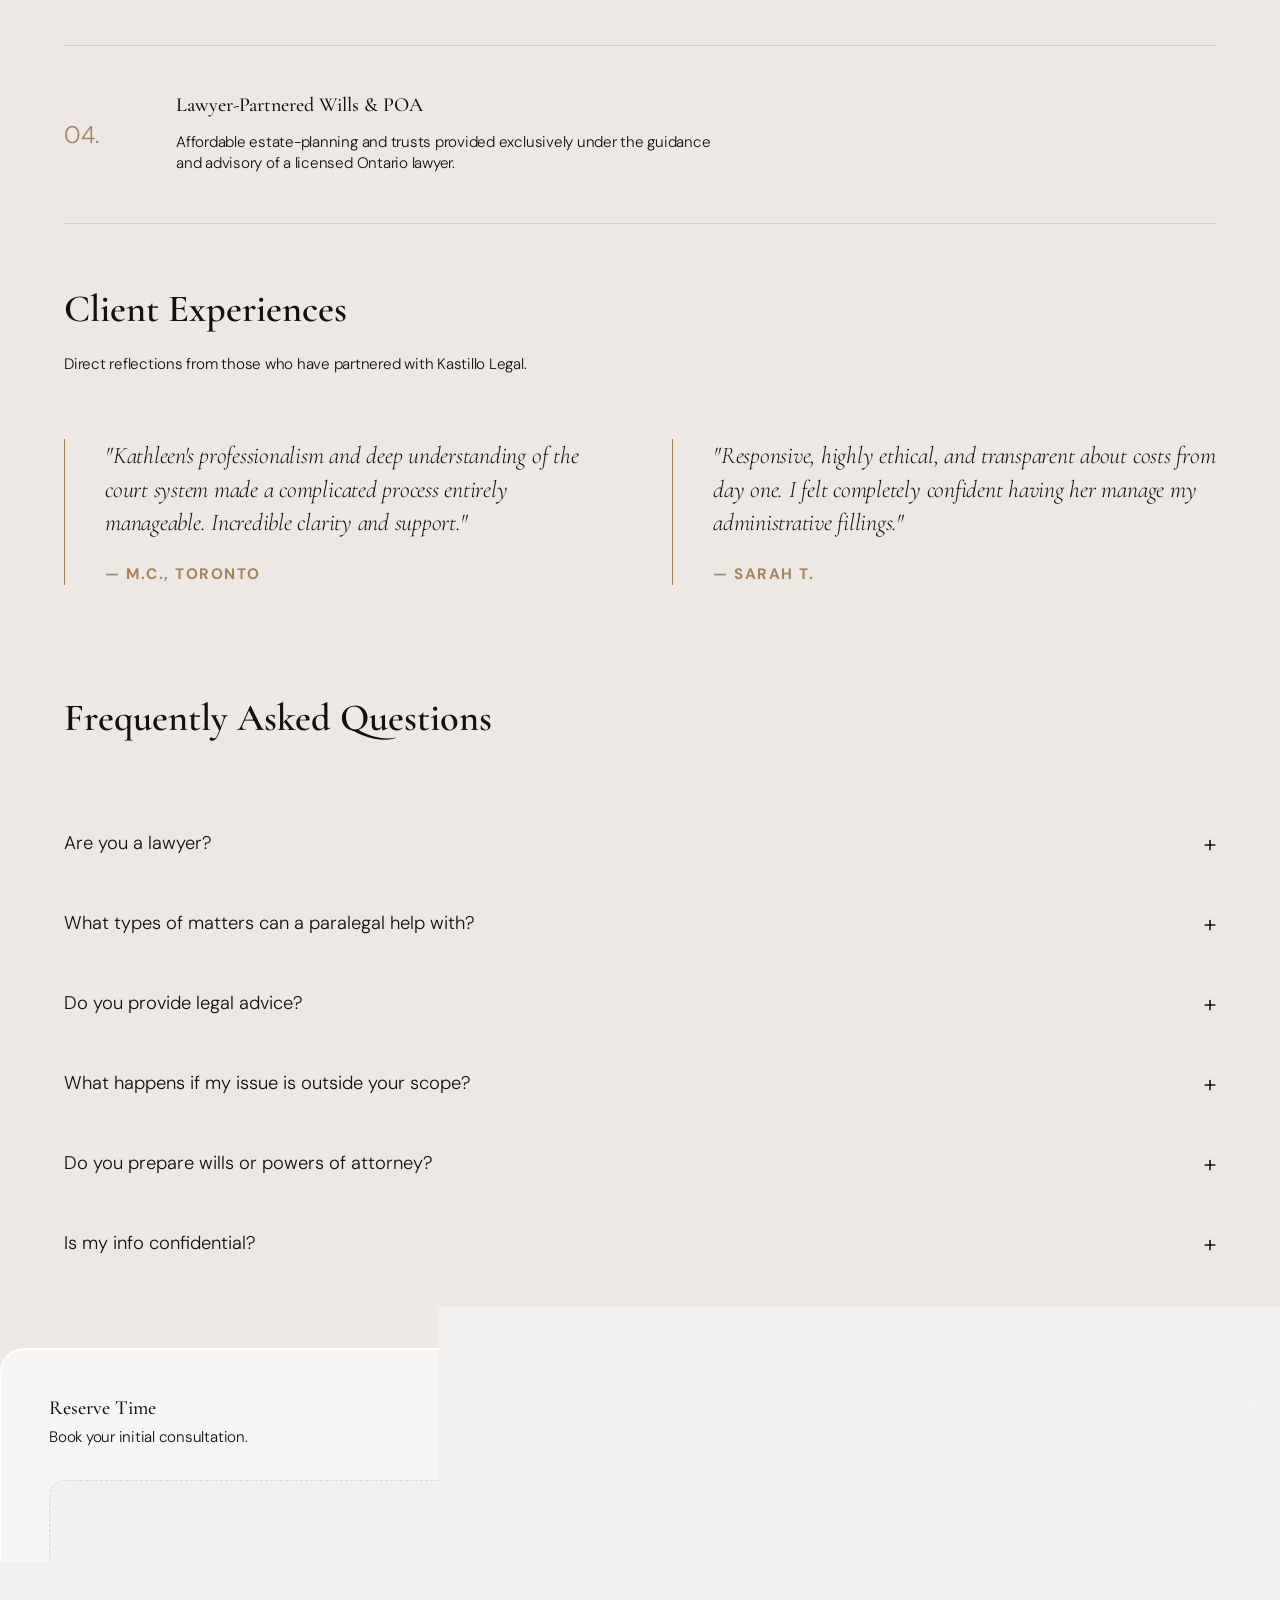
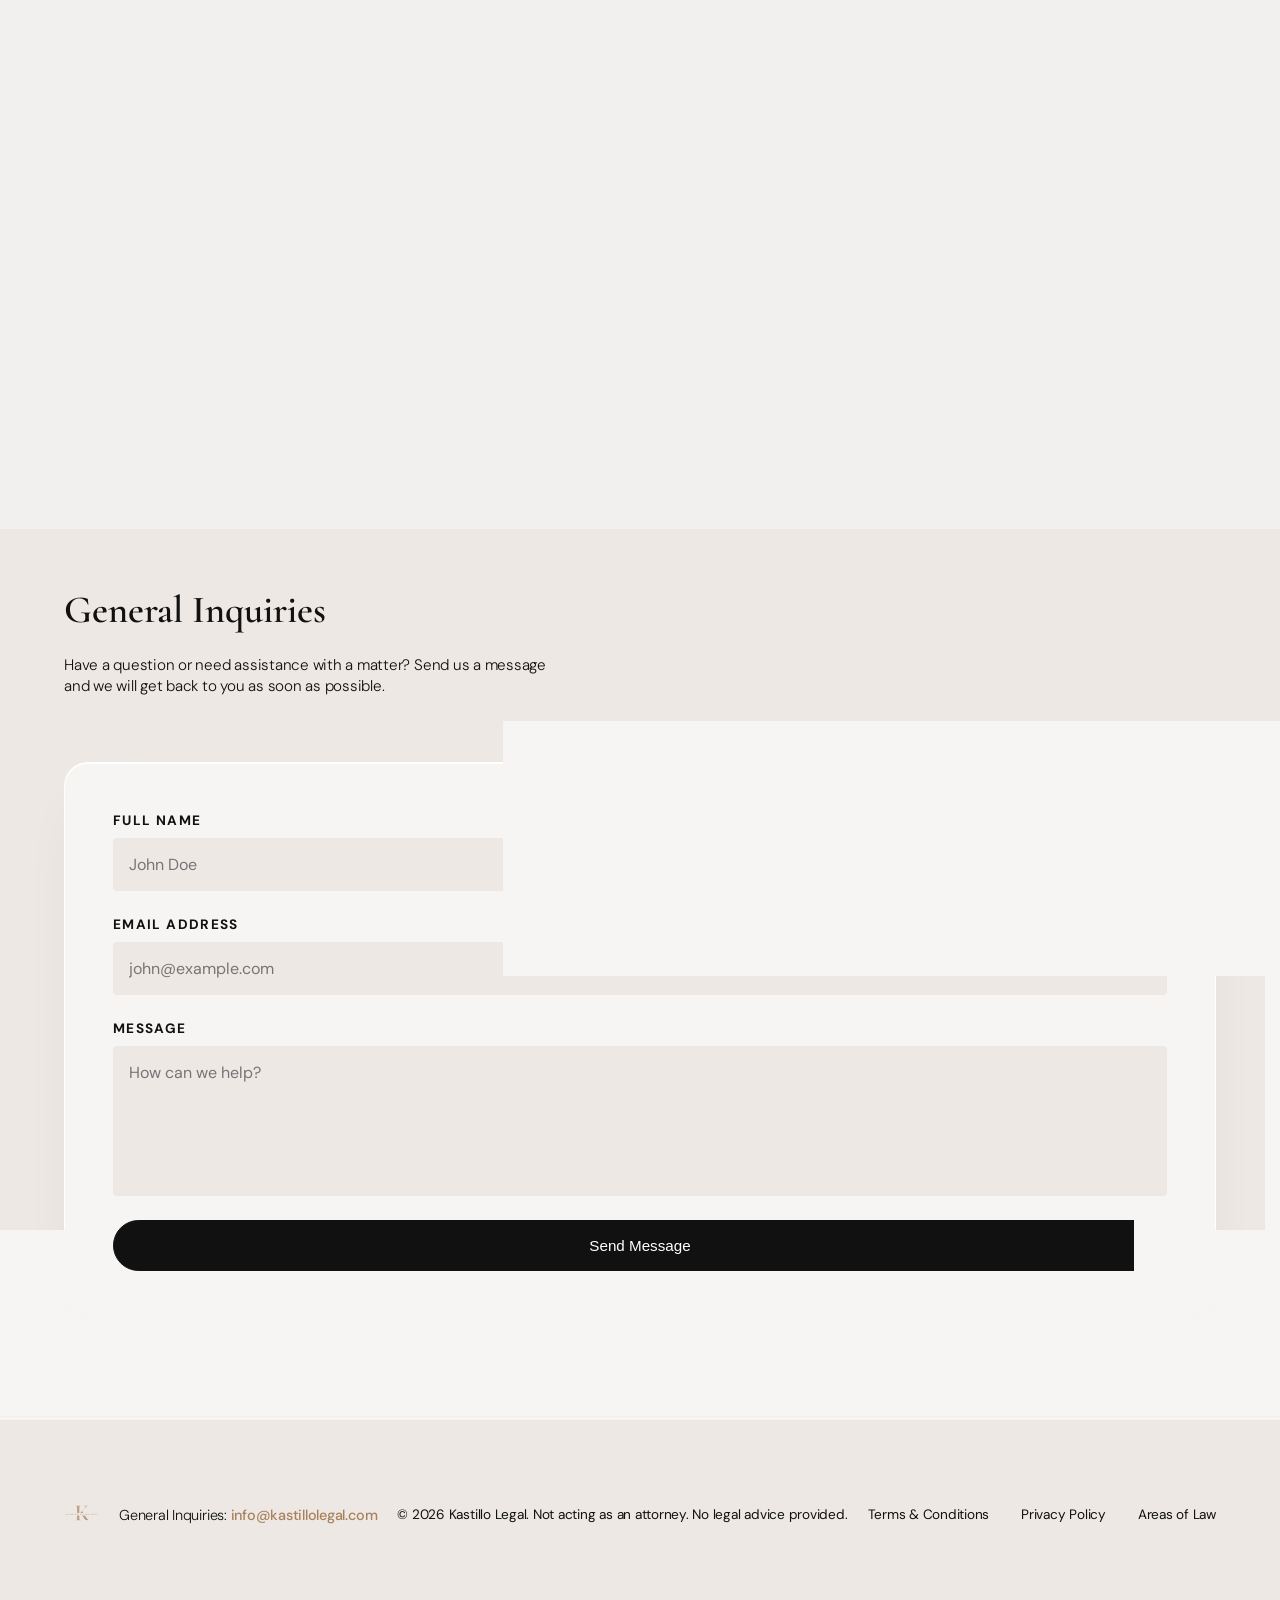
==== commit fdbc6842: "Update legal pages and footer styling" ====
--- a/index.html
+++ b/index.html
@@ -8,7 +8,7 @@
     <title>Kastillo Legal Solutions</title>
     <!-- Minimalist & Clean Typeface -->
     <link href="https://fonts.googleapis.com/css2?family=Cormorant+Garamond:ital,wght@0,300;0,400;0,500;0,600;1,400&family=DM+Sans:wght@300;400;500;700&display=swap" rel="stylesheet">
-    <link rel="stylesheet" href="styles.css?v=4">
+    <link rel="stylesheet" href="styles.css?v=5">
 </head>
 
 <body>
@@ -215,7 +215,7 @@
                         </div>
                     </div>
                     <div class="bento-form glass-card" style="padding: 3rem;">
-                        <form action="https://formspree.io/f/mqakolvp" method="POST" class="contact-form">
+                        <form action="https://formspree.io/f/xwvypdbe" method="POST" class="contact-form">
                             <div class="form-group">
                                 <label for="name">Full Name</label>
                                 <input type="text" id="name" name="name" required placeholder="John Doe">
@@ -248,6 +248,11 @@
             <div class="footer-legal">
                 <p>&copy; 2026 Kastillo Legal. Not acting as an attorney. No legal advice provided.</p>
             </div>
+            <div class="footer-social">
+                <a href="terms.html">Terms & Conditions</a>
+                <a href="privacy.html">Privacy Policy</a>
+                <a href="about.html#areas">Areas of Law</a>
+            </div>
         </div>
     </footer>
 
--- a/styles.css
+++ b/styles.css
@@ -693,3 +693,43 @@
     min-height: 150px;
     resize: vertical;
 }
+
+/* Specific CTA override for contact form button */
+.contact-form .btn-primary {
+    background-color: #111;
+    border-color: #111;
+    color: #fff;
+    transition: all 0.3s ease;
+}
+
+.contact-form .btn-primary:hover {
+    background-color: #A8815B; /* Accent Bronze */
+    border-color: #A8815B;
+    color: #fff;
+    transform: translateY(-2px);
+}
+
+/* Footer Social Links */
+.footer-social {
+    display: flex;
+    gap: 2rem;
+}
+
+.footer-social a {
+    font-size: 0.85rem;
+    color: var(--text-secondary);
+    transition: color 0.3s ease;
+    font-weight: 400;
+}
+
+.footer-social a:hover {
+    color: var(--accent-bronze);
+}
+
+@media (max-width: 1024px) {
+    .footer-social {
+        justify-content: center;
+        gap: 1.5rem;
+        flex-wrap: wrap;
+    }
+}
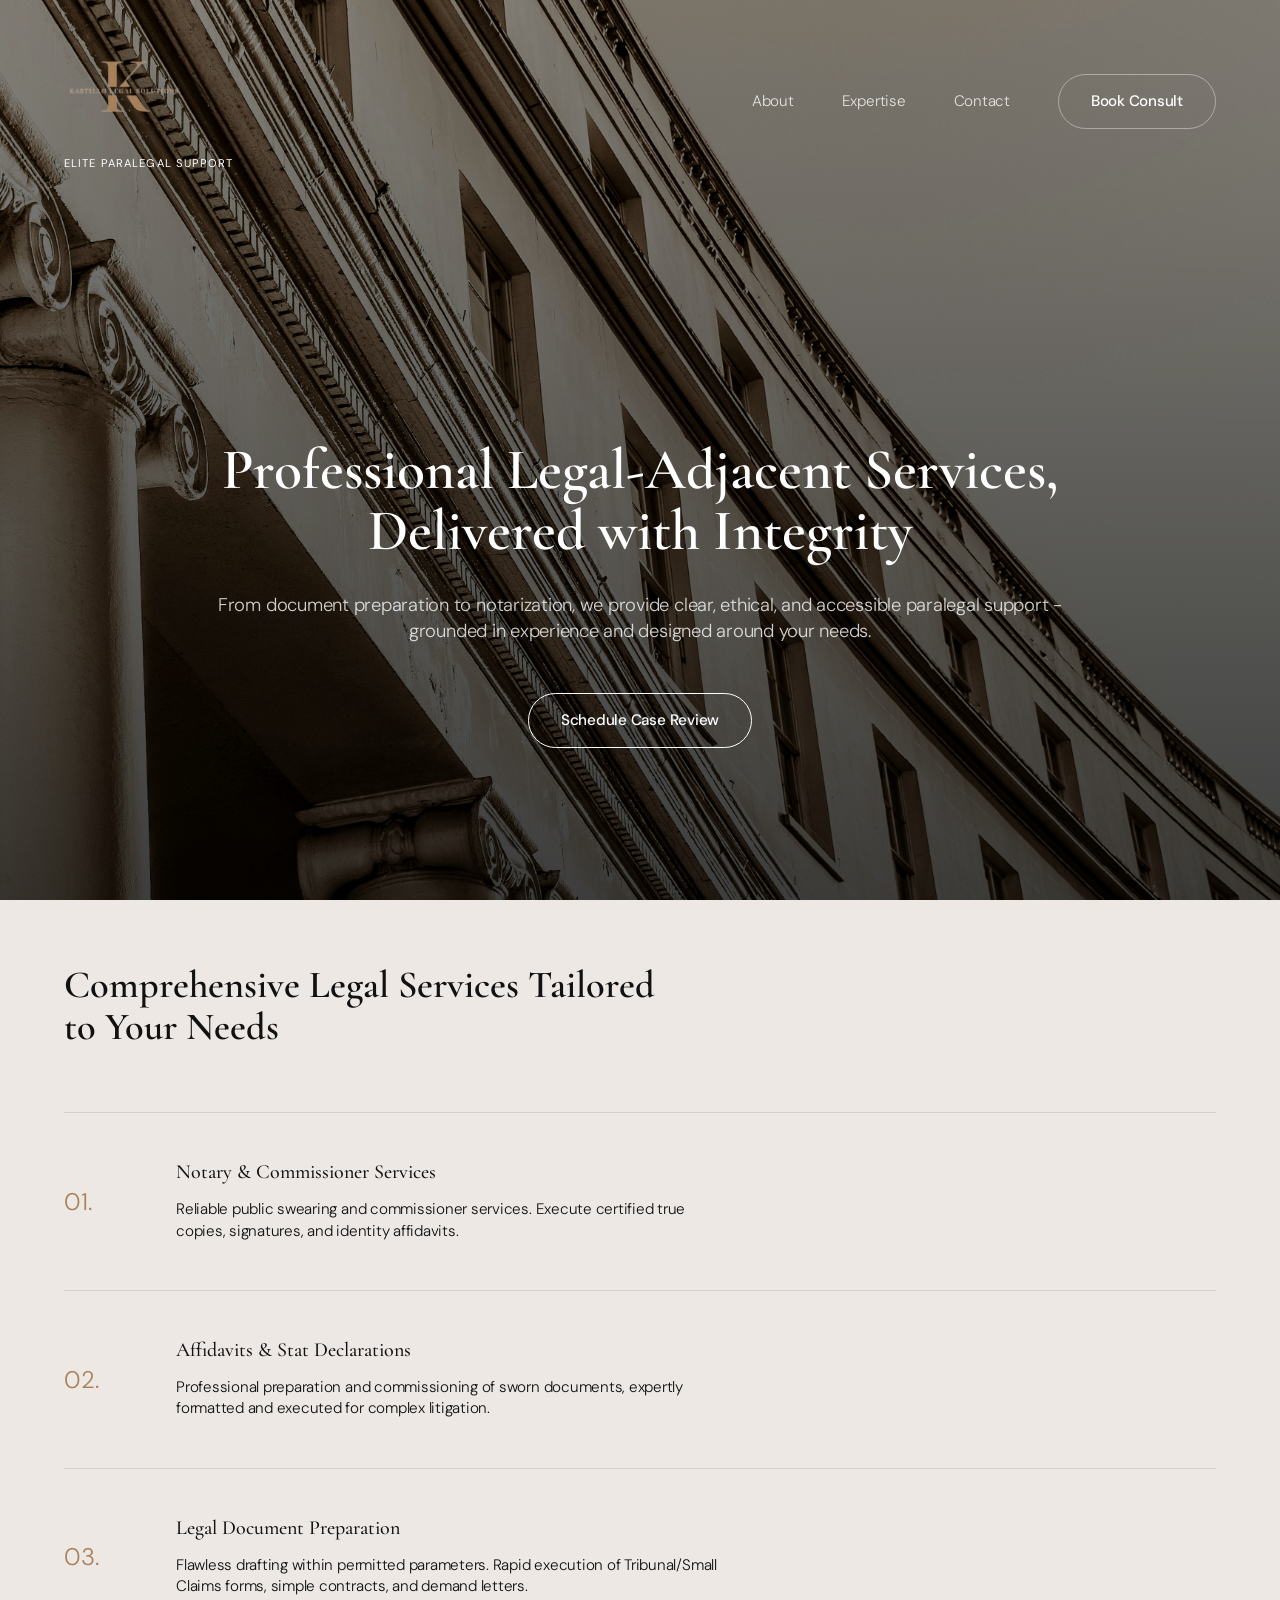
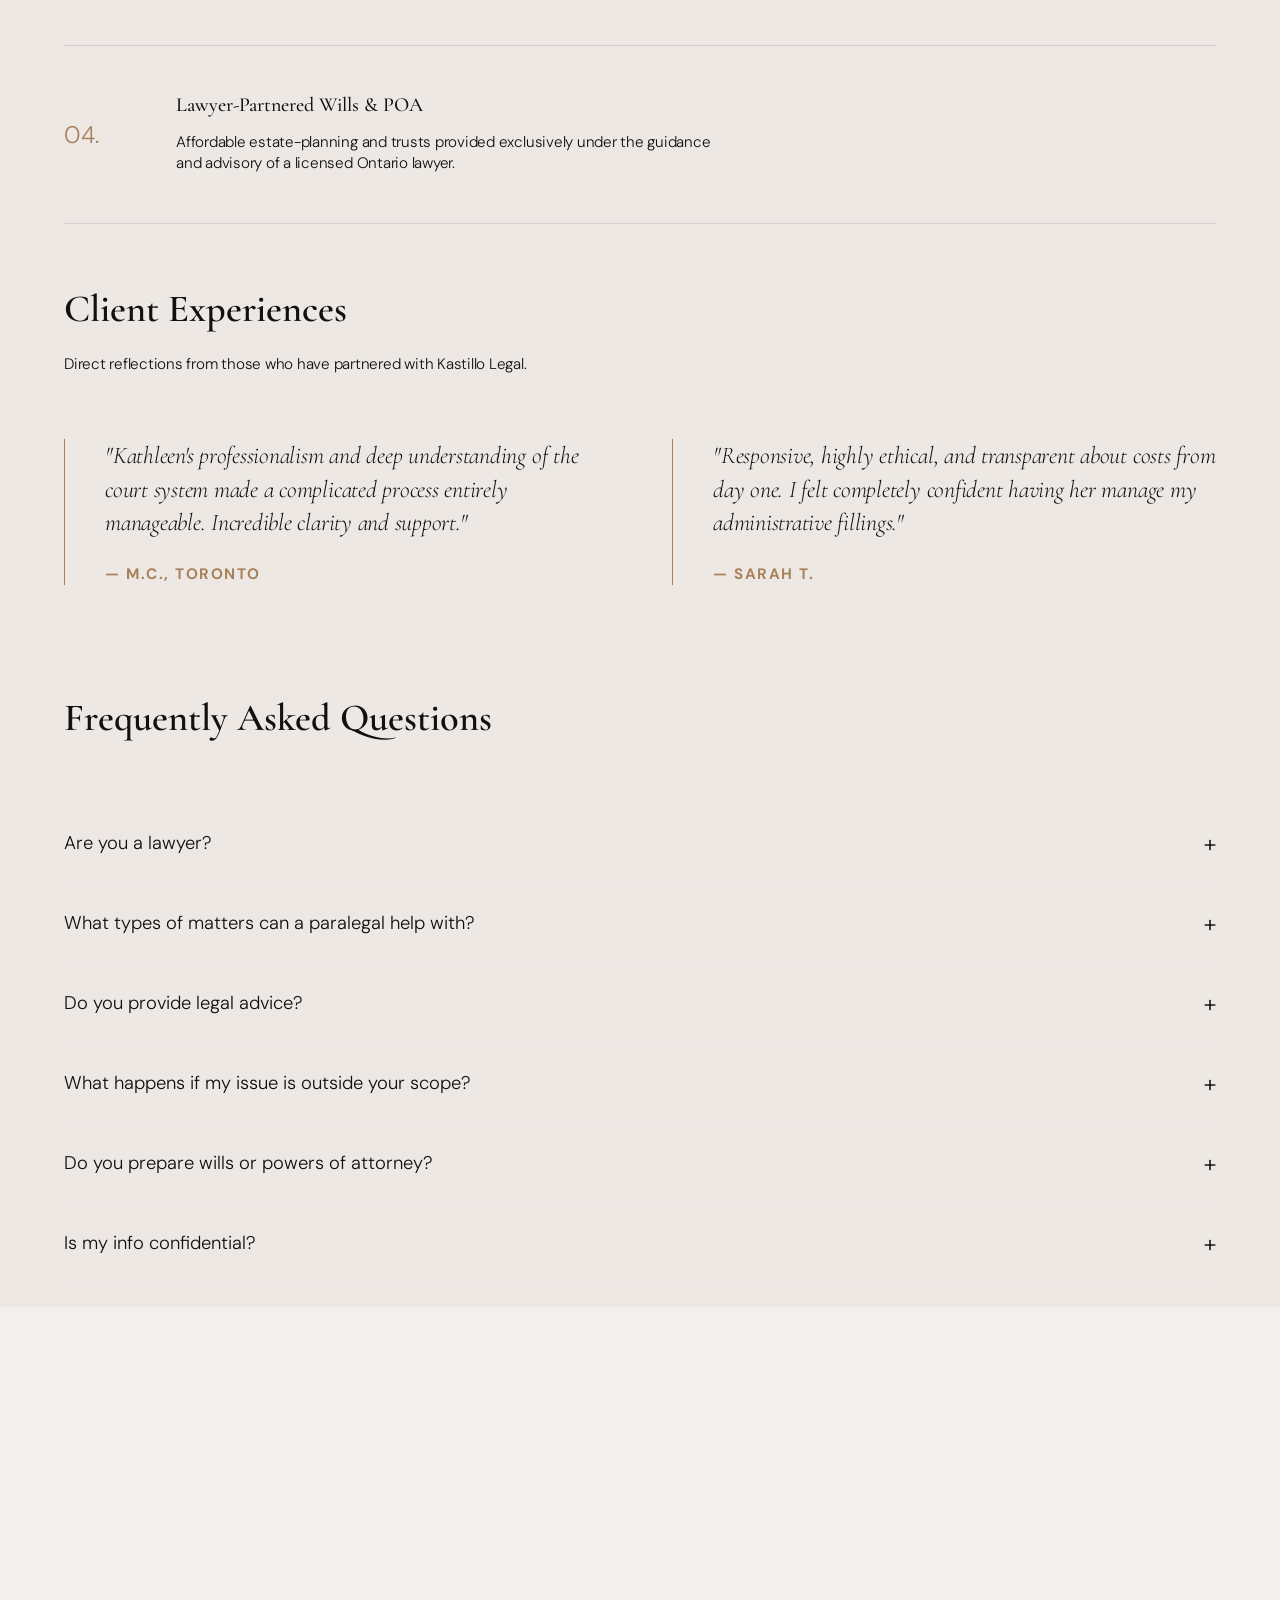
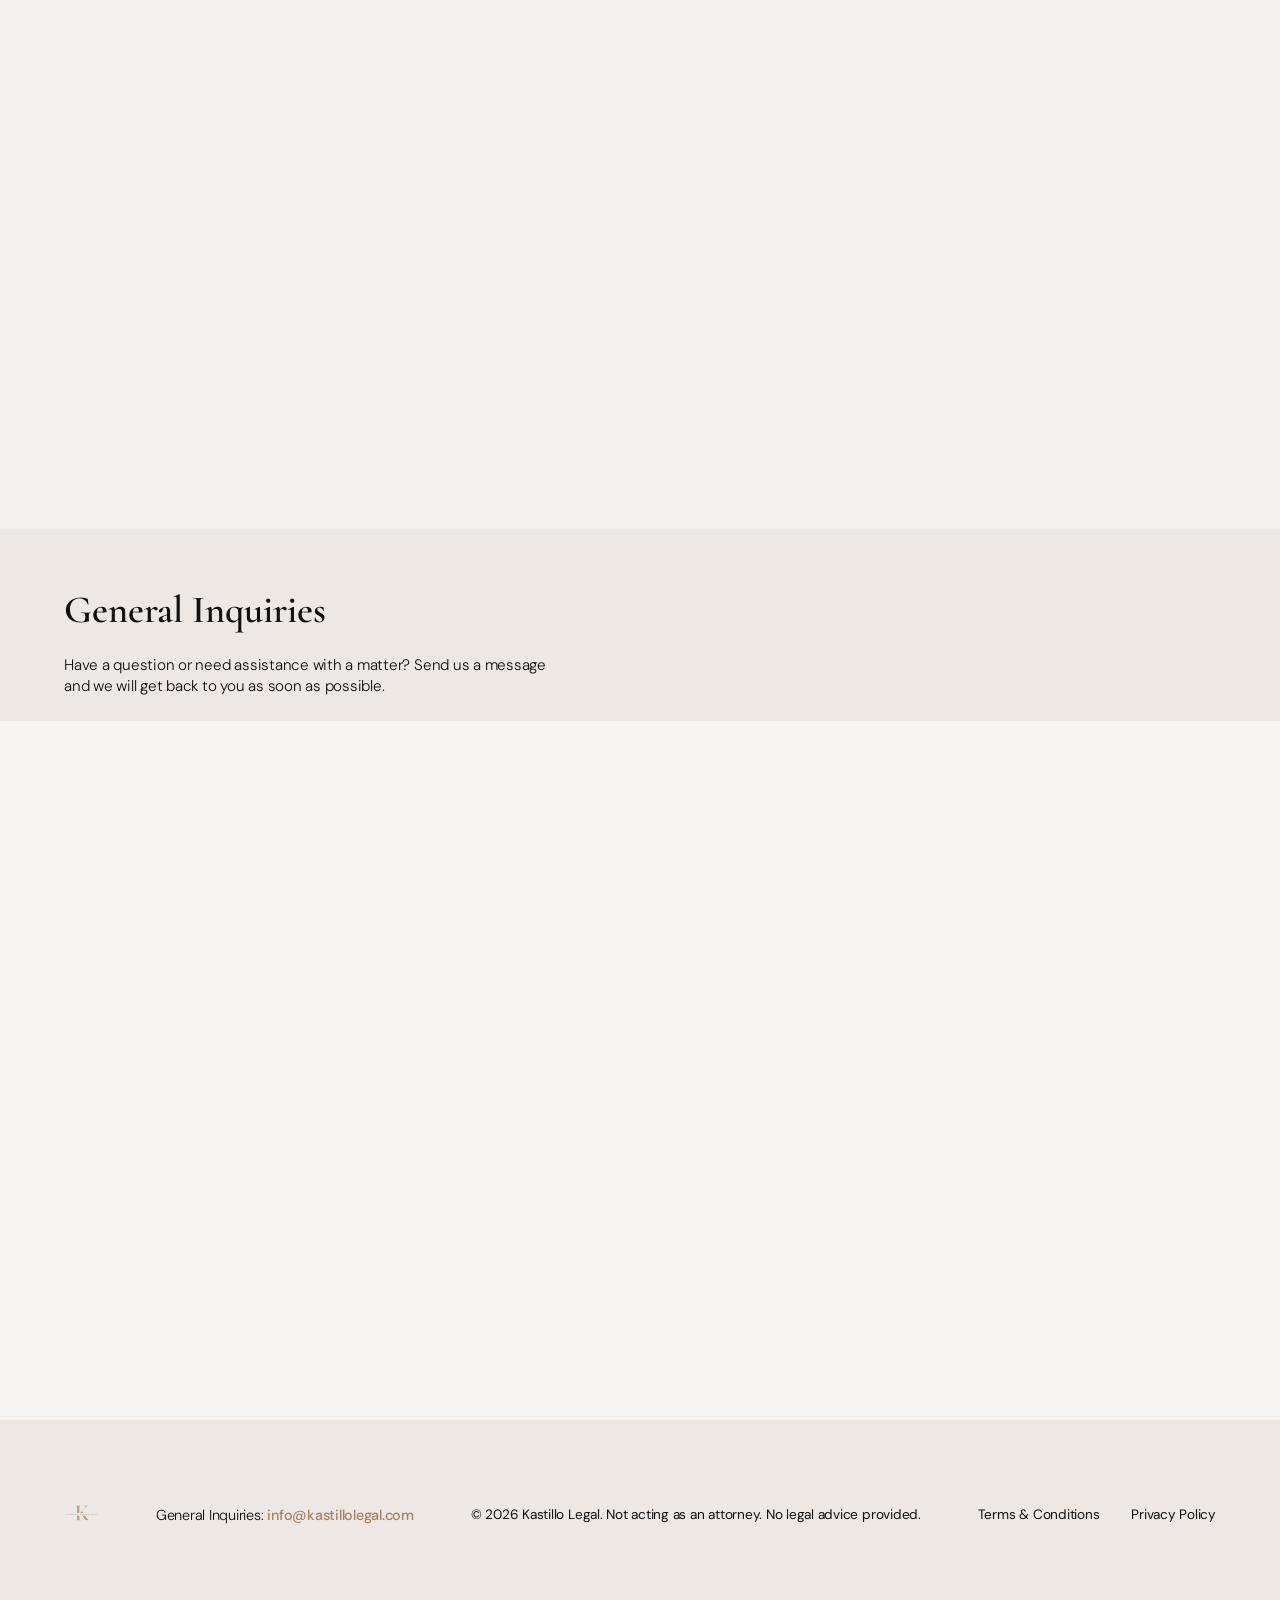
==== commit 5b087cdb: "Redesign areas of practice section and update footer links" ====
--- a/index.html
+++ b/index.html
@@ -251,7 +251,6 @@
             <div class="footer-social">
                 <a href="terms.html">Terms & Conditions</a>
                 <a href="privacy.html">Privacy Policy</a>
-                <a href="about.html#areas">Areas of Law</a>
             </div>
         </div>
     </footer>
